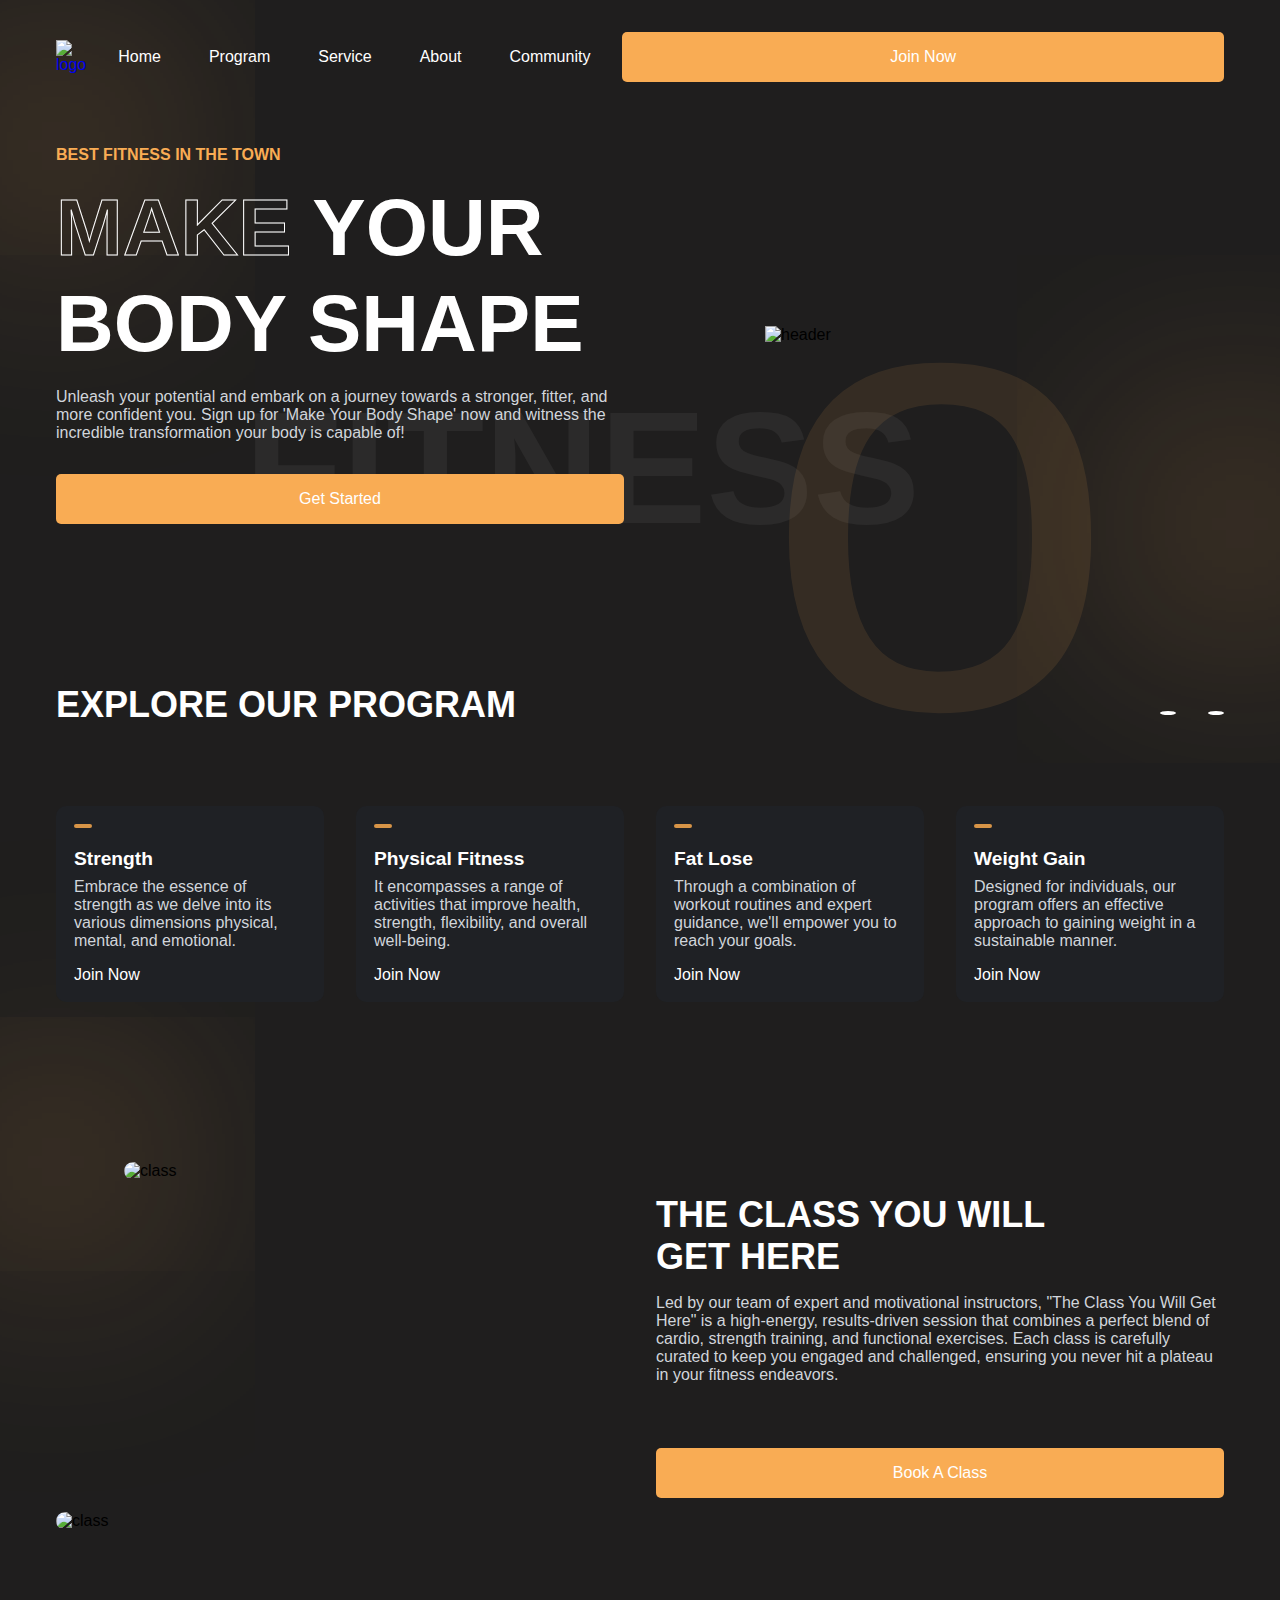
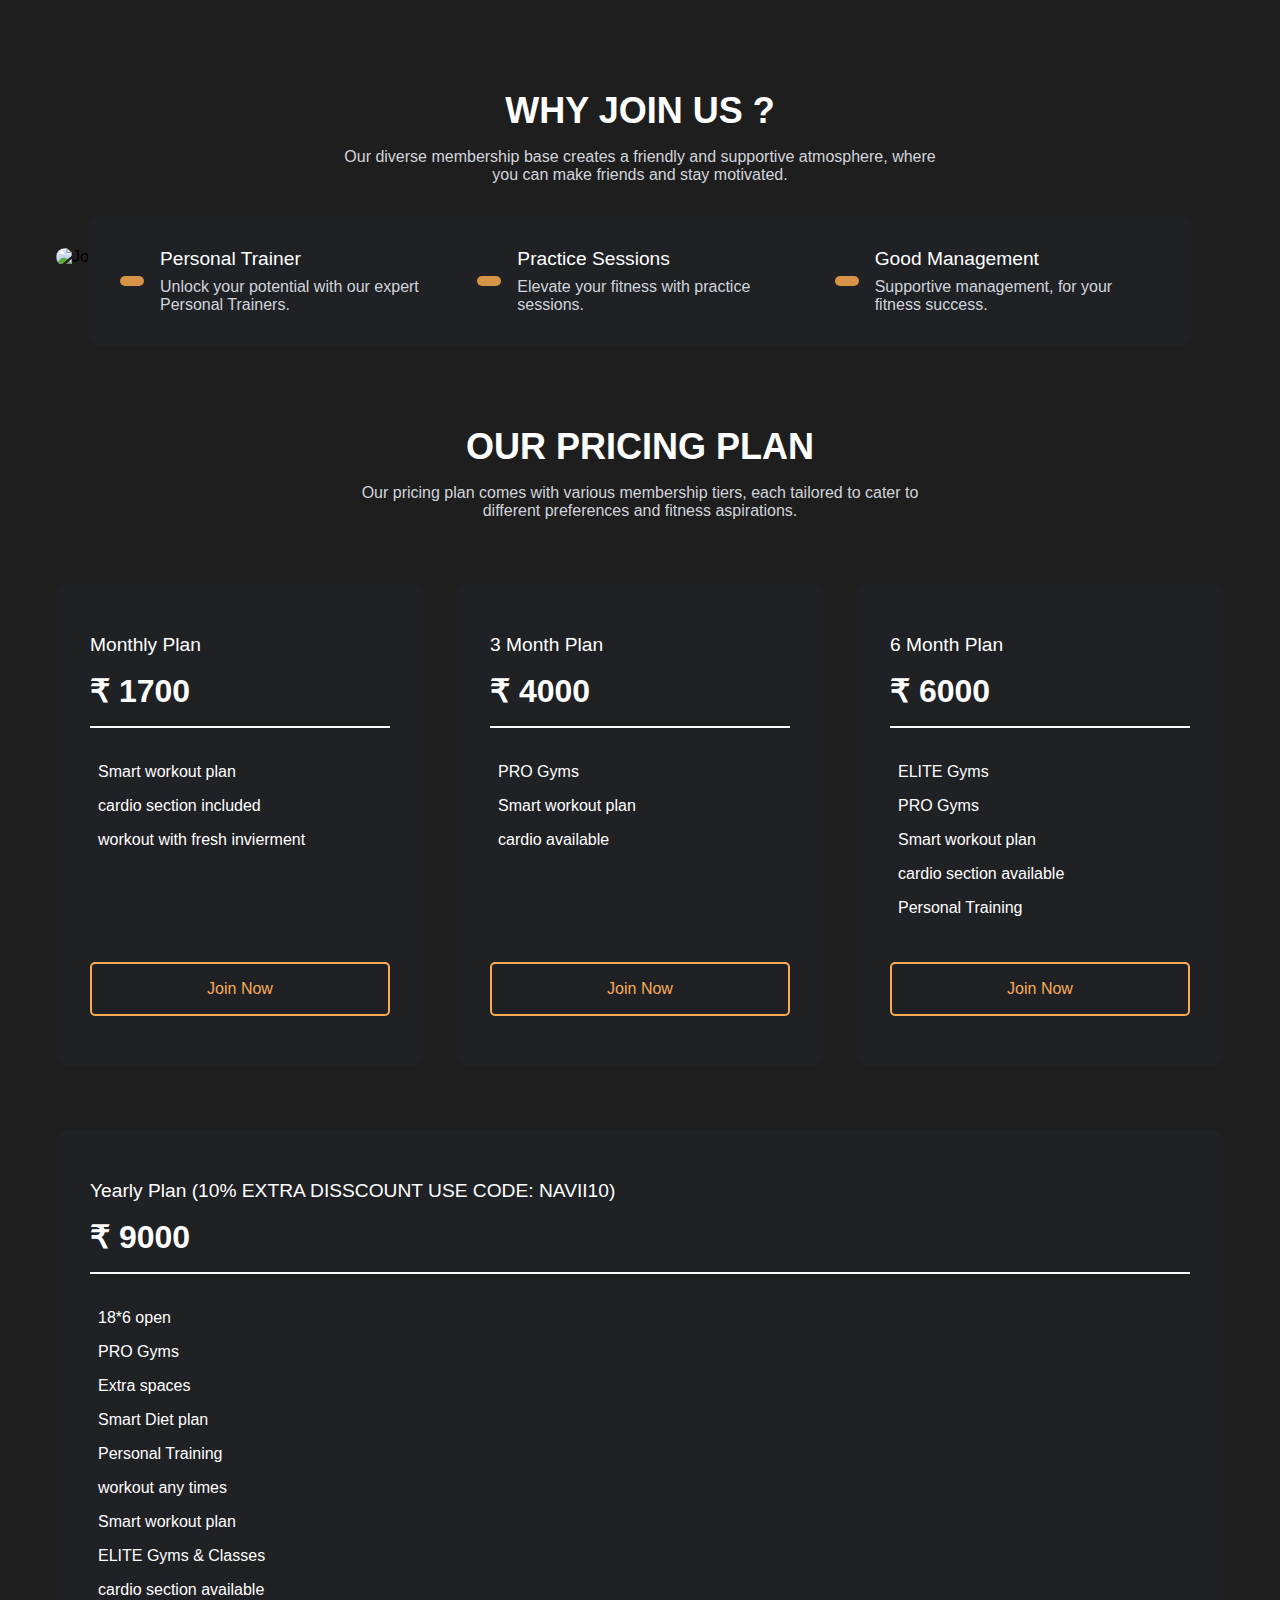
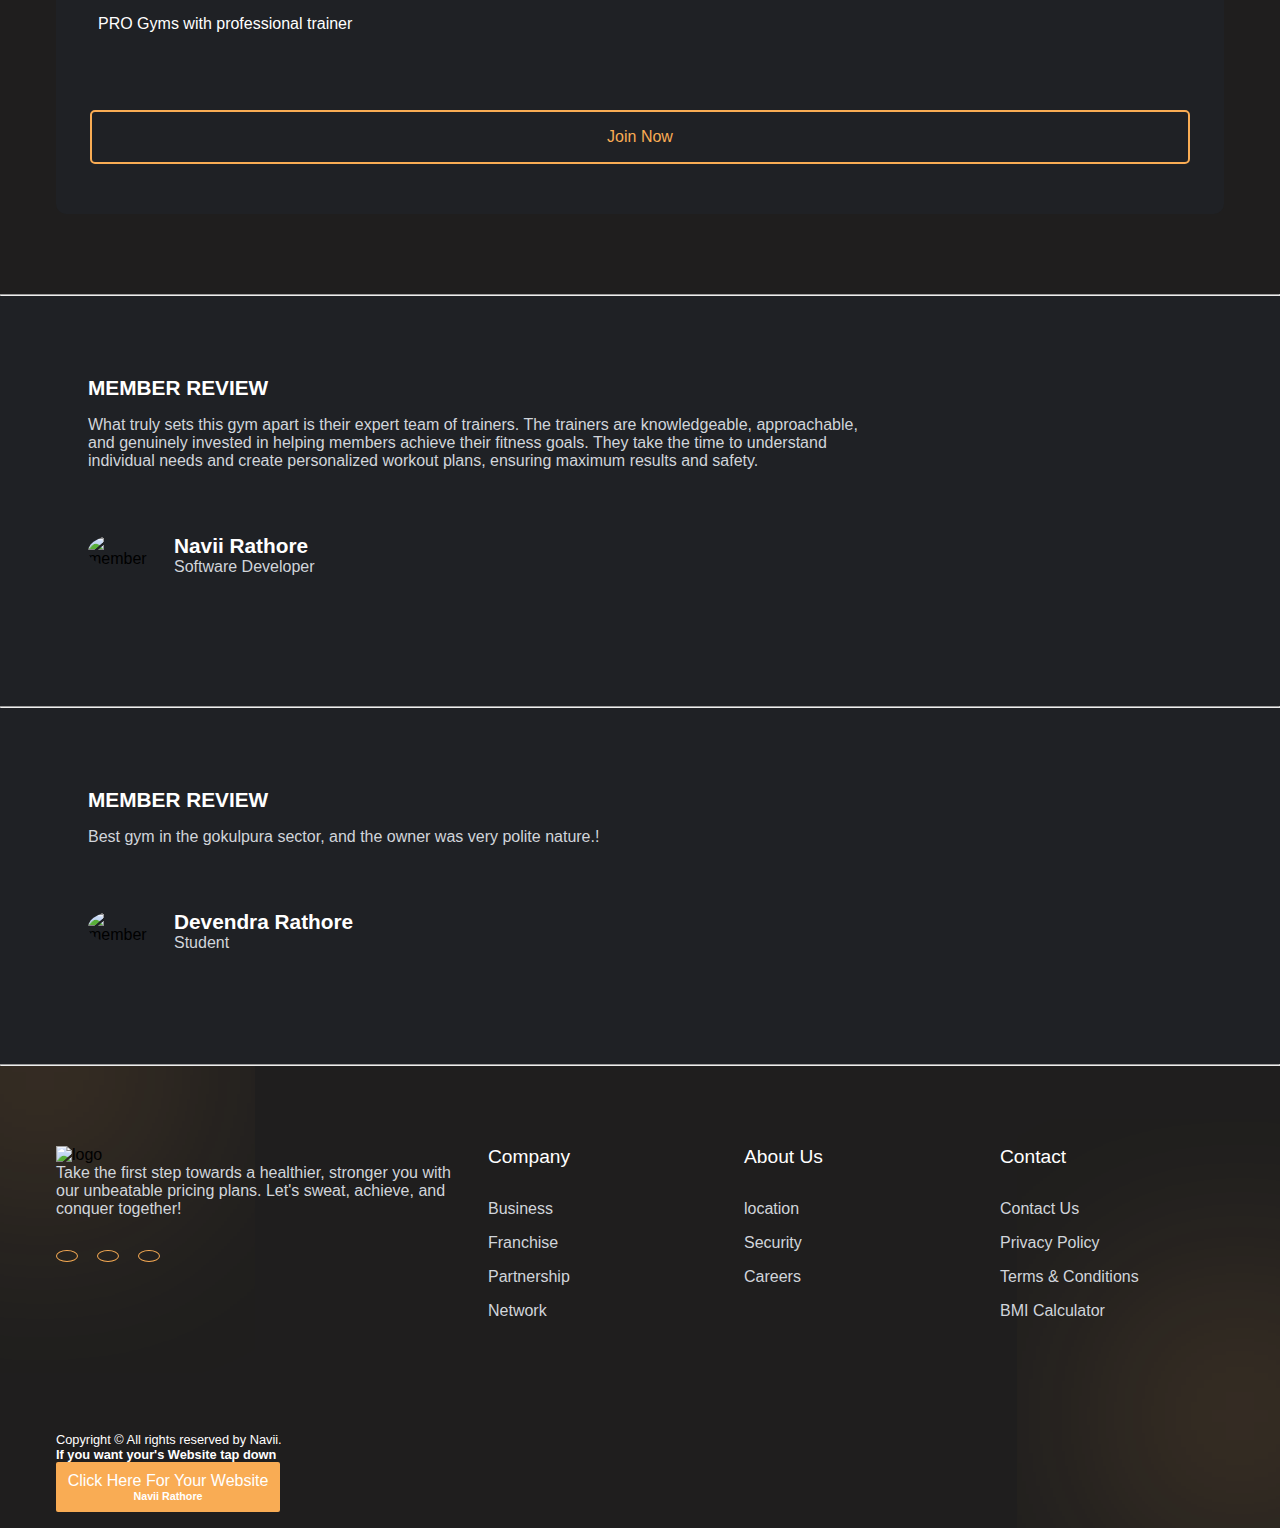
==== index.html @ 58ddb11b "Add files via upload" ====
<!DOCTYPE html>
<html lang="en">
  <head>
    <meta charset="UTF-8" />
    <meta name="viewport" content="width=device-width, initial-scale=1.0" />
    <link
      href="https://cdn.jsdelivr.net/npm/remixicon@3.4.0/fonts/remixicon.css"
      rel="stylesheet"
    />
    <link rel="stylesheet" href="styles.css" />
    <title>Jeevan Shree GYM</title>
  </head>
  <body>
    <nav>
      <div class="nav__logo">
        <a href="#"><img src="assets/logo22.png" alt="logo" /></a>
      </div>
      <ul class="nav__links">
        <li class="link"><a href="#se">Home</a></li>
        <li class="link"><a href="#section2">Program</a></li>
        <li class="link"><a href="#section5">Service</a></li>
        <li class="link"><a href="#section4">About</a></li>
        <li class="link"><a href="#section6">Community</a></li>
      </ul>
      <button class="btn">Join Now</button>
    </nav>

    <header class="section__container header__container">
      <div class="header__content">
        <span class="bg__blur"></span>
        <span class="bg__blur header__blur"></span>
        <h4>BEST FITNESS IN THE TOWN</h4>
        <h1><span>MAKE</span> YOUR BODY SHAPE</h1>
        <p>
          Unleash your potential and embark on a journey towards a stronger,
          fitter, and more confident you. Sign up for 'Make Your Body Shape' now
          and witness the incredible transformation your body is capable of!
        </p>
       <a href="#section5"><button class="btn">Get Started</button></a> 
      </div>
      <div class="header__image">
        <img src="assets/header.png" alt="header" />
      </div>
    </header>

    <section class="section__container explore__container"  id="section2">
      <div class="explore__header">
        <h2 class="section__header">EXPLORE OUR PROGRAM</h2>
        <div class="explore__nav">
          <span><i class="ri-arrow-left-line"></i></span>
          <span><i class="ri-arrow-right-line"></i></span>
        </div>
      </div>
      <div class="explore__grid">
        <div class="explore__card">
          <span><i class="ri-boxing-fill"></i></span>
          <h4>Strength</h4>
          <p>
            Embrace the essence of strength as we delve into its various
            dimensions physical, mental, and emotional.
          </p>
          <a href="">Join Now <i class="ri-arrow-right-line"></i></a>
        </div>
        <div class="explore__card">
          <span><i class="ri-heart-pulse-fill"></i></span>
          <h4>Physical Fitness</h4>
          <p>
            It encompasses a range of activities that improve health, strength,
            flexibility, and overall well-being.
          </p>
          <a href="#">Join Now <i class="ri-arrow-right-line"></i></a>
        </div>
        <div class="explore__card">
          <span><i class="ri-run-line"></i></span>
          <h4>Fat Lose</h4>
          <p>
            Through a combination of workout routines and expert guidance, we'll
            empower you to reach your goals.
          </p>
          <a href="#">Join Now <i class="ri-arrow-right-line"></i></a>
        </div>
        <div class="explore__card">
          <span><i class="ri-shopping-basket-fill"></i></span>
          <h4>Weight Gain</h4>
          <p>
            Designed for individuals, our program offers an effective approach
            to gaining weight in a sustainable manner.
          </p>
          <a href="https://wa.me/919828715009?text=I%20want%20to%20join%20gym">Join Now <i class="ri-arrow-right-line"></i></a>
        </div>
      </div>
    </section>

    <section class="section__container class__container"  id="section3">
      <div class="class__image">
        <span class="bg__blur"></span>
        <img src="assets/class-1.jpg" alt="class" class="class__img-1" />
        <img src="assets/class-2.jpg" alt="class" class="class__img-2" />
      </div>
      <div class="class__content">
        <h2 class="section__header">THE CLASS YOU WILL GET HERE</h2>
        <p>
          Led by our team of expert and motivational instructors, "The Class You
          Will Get Here" is a high-energy, results-driven session that combines
          a perfect blend of cardio, strength training, and functional
          exercises. Each class is carefully curated to keep you engaged and
          challenged, ensuring you never hit a plateau in your fitness
          endeavors.
        </p>
       <a href="https://wa.me/919828715009?text=I%20want%20a%20demo%20Class"> <button class="btn">Book A Class</button></a>
      </div>
    </section>

    <section class="section__container join__container"  id="section4">
      <h2 class="section__header">WHY JOIN US ?</h2>
      <p class="section__subheader">
        Our diverse membership base creates a friendly and supportive
        atmosphere, where you can make friends and stay motivated.
      </p>
      <div class="join__image">
        <img src="assets/join.jpg" alt="Join" />
        <div class="join__grid">
          <div class="join__card">
            <span><i class="ri-user-star-fill"></i></span>
            <div class="join__card__content">
              <h4>Personal Trainer</h4>
              <p>Unlock your potential with our expert Personal Trainers.</p>
            </div>
          </div>
          <div class="join__card">
            <span><i class="ri-vidicon-fill"></i></span>
            <div class="join__card__content">
              <h4>Practice Sessions</h4>
              <p>Elevate your fitness with practice sessions.</p>
            </div>
          </div>
          <div class="join__card">
            <span><i class="ri-building-line"></i></span>
            <div class="join__card__content">
              <h4>Good Management</h4>
              <p>Supportive management, for your fitness success.</p>
            </div>
          </div>
        </div>
      </div>
    </section>

    <section class="section__container price__container"  id="section5">
      <h2 class="section__header">OUR PRICING PLAN</h2>
      <p class="section__subheader">
        Our pricing plan comes with various membership tiers, each tailored to
        cater to different preferences and fitness aspirations.
      </p>
      <div class="price__grid">
        <div class="price__card">
          <div class="price__card__content">
            <h4>Monthly Plan</h4>
            <h3>₹ 1700</h3>
            <p>
              <i class="ri-checkbox-circle-line"></i>
              Smart workout plan
            </p>
            <p>
              <i class="ri-checkbox-circle-line"></i>
              cardio section included
            </p>
            <p>
                <i class="ri-checkbox-circle-line"></i>
                workout with fresh invierment
              </p>
          </div>
         <a href="https://wa.me/919828715009?text=I%20want%20to%20join%20One%20month%20plan"><button class="btn price__btn">Join Now</button></a> 
        </div>
        <div class="price__card">
          <div class="price__card__content">
            <h4>3 Month Plan</h4>
            <h3>₹ 4000</h3>
            <p>
              <i class="ri-checkbox-circle-line"></i>
              PRO Gyms
            </p>
            <p>
              <i class="ri-checkbox-circle-line"></i>
              Smart workout plan
            </p>
            <p>
              <i class="ri-checkbox-circle-line"></i>
              cardio available
            </p>
          </div>
         <a href="https://wa.me/919828715009?text=I%20want%20to%20join%20Three%20month%20plan"> <button class="btn price__btn">Join Now</button></a>
        </div>
        <div class="price__card">
          <div class="price__card__content">
            <h4>6 Month Plan</h4>
            <h3>₹ 6000</h3>
            <p>
              <i class="ri-checkbox-circle-line"></i>
              ELITE Gyms 
            </p>
            <p>
              <i class="ri-checkbox-circle-line"></i>
              PRO Gyms
            </p>
            <p>
              <i class="ri-checkbox-circle-line"></i>
              Smart workout plan
            </p>
            <p>
              <i class="ri-checkbox-circle-line"></i>
              cardio section available
            </p>
            <p>
              <i class="ri-checkbox-circle-line"></i>
              Personal Training
            </p>
          </div>
          <a href="https://wa.me/919828715009?text=I%20want%20to%20join%20six%20month%20plan"><button class="btn price__btn">Join Now</button></a>
        </div>
      </div>
      <div class="price__card year">
        <div class="price__card__content">
          <h4>Yearly Plan  (10% EXTRA DISSCOUNT USE CODE: NAVII10)</h4>
          <h3>₹ 9000</h3>
          <p>
            <i class="ri-checkbox-circle-line"></i>
            18*6 open
          </p>
          <p>
            <i class="ri-checkbox-circle-line"></i>
            PRO Gyms
          </p>
          <p>
            <i class="ri-checkbox-circle-line"></i>
            Extra spaces
          </p>
          <p>
            <i class="ri-checkbox-circle-line"></i>
            Smart Diet plan
          </p>
         
          <p>
            <i class="ri-checkbox-circle-line"></i>
            Personal Training
            </p>
            <p>
                <i class="ri-checkbox-circle-line"></i>
                workout any times
              </p>
            <p>
                <i class="ri-checkbox-circle-line"></i>
                Smart workout plan
              </p>
              <p>
                <i class="ri-checkbox-circle-line"></i>
                ELITE Gyms & Classes
              </p>
              <p>
                <i class="ri-checkbox-circle-line"></i>
                cardio section available
              </p>
              <p>
                <i class="ri-checkbox-circle-line"></i>
                PRO Gyms with professional trainer
              </p>
        </div>
       <a href="https://wa.me/919828715009?text=I%20want%20to%20join%20yearly%20plan"><button class="btn price__btn">Join Now</button></a> 
      </div>
    </div>
    </section>

    <!--review-->
    <section><hr>
            <section class="review"  id="section6">
      <div class="section__container review__container">
        <span><i class="ri-double-quotes-r"></i></span>
        <div class="review__content">
          <h4>MEMBER REVIEW</h4>
          <p>
            What truly sets this gym apart is their expert team of trainers. The
            trainers are knowledgeable, approachable, and genuinely invested in
            helping members achieve their fitness goals. They take the time to
            understand individual needs and create personalized workout plans,
            ensuring maximum results and safety.
          </p>
          <div class="review__rating">
            <span><i class="ri-star-fill"></i></span>
            <span><i class="ri-star-fill"></i></span>
            <span><i class="ri-star-fill"></i></span>
            <span><i class="ri-star-fill"></i></span>
            <span><i class="ri-star-half-fill"></i></span>
          </div>
          <div class="review__footer">
            <div class="review__member">
              <img src="assets/scut.jpg" alt="member" />
              <div class="review__member__details">
                <h4>Navii Rathore</h4>
                <p>Software Developer</p>
              </div>
            </div>
          </div>
        </div>
      </div>
      <br><hr>
      <div class="section__container review__container">
        <span><i class="ri-double-quotes-r"></i></span>
        <div class="review__content">
          <h4>MEMBER REVIEW</h4>
          <p>
           Best gym in the gokulpura sector, and the owner was very polite nature.! 
          </p>
          <div class="review__rating">
            <span><i class="ri-star-fill"></i></span>
            <span><i class="ri-star-fill"></i></span>
            <span><i class="ri-star-fill"></i></span>
            <span><i class="ri-star-fill"></i></span>
            <span><i class="ri-star-half-fill"></i></span>
          </div>
          <div class="review__footer">
            <div class="review__member">
              <img src="assets/devendra.jpg" alt="member" id="rv"/>
              <div class="review__member__details">
                <h4>Devendra Rathore</h4>
                <p>Student</p>
              </div>
            </div>
          </div>
        </div>
      </div><hr>
    </section>
    </section>


    <footer class="section__container footer__container">
      <span class="bg__blur"></span>
      <span class="bg__blur footer__blur"></span>
      <div class="footer__col">
        <div class="footer__logo"><img src="assets/logo3.png" alt="logo" /></div>
        <p>
          Take the first step towards a healthier, stronger you with our
          unbeatable pricing plans. Let's sweat, achieve, and conquer together! <br>
        </p>
        <div class="footer__socials">
          <a href="https://www.facebook.com/suresh.choudhary.182940"><i class="ri-facebook-fill"></i></a>
          <a href="https://www.instagram.com/jeevan_shree_gym?utm_source=ig_web_button_share_sheet&igsh=ZDNlZDc0MzIxNw=="><i class="ri-instagram-line"></i></a>
          <a href="https://wa.me/9828715009"><i class="ri-message-fill"></i></a>
        </div>
      </div>
      <div class="footer__col">
        <h4>Company</h4>
        <a href="#">Business</a>
        <a href="https://maps.app.goo.gl/T5rfJ158FCZUpRst5">Franchise</a>
        <a href="#">Partnership</a>
        <a href="#">Network</a>
      </div>
      <div class="footer__col">
        <h4>About Us</h4>
        <a href="https://maps.app.goo.gl/T5rfJ158FCZUpRst5">location</a>
        <a href="#">Security</a>
        <a href="#">Careers</a>
      </div>
      <div class="footer__col">
        <h4>Contact</h4>
        <a href="https://wa.me/9828715009">Contact Us</a>
        <a href="privacy.html">Privacy Policy</a>
        <a href="term&condition.html">Terms & Conditions</a>
        <a href="bmi.html">BMI Calculator</a>
      </div>
    </footer>
    <div class="footer__bar">
      Copyright ©  All rights reserved by Navii. <br><h4>If you want your's Website tap down <a href="https://wa.me/8290865209"><button class="down1">Click Here For Your Website <br><h6> Navii Rathore</h6> </button></a></h4>
    </div>
  </body>
</html>
---- styles.css ----
@import url("https://fonts.googleapis.com/css2?family=Poppins:wght@400;500;600;700&display=swap");

:root {
  --primary-color: #111317;
  --primary-color-light: #1f2125;
  --primary-color-extra-light: #35373b;
  --secondary-color: #f9ac54;
  --secondary-color-dark: #d79447;
  --text-light: #d1d5db;
  --white: #ffffff;
  --max-width: 1200px;
}

* {
  padding: 0;
  margin: 0;
  box-sizing: border-box;
}

.section__container {
  max-width: var(--max-width);
  margin: auto;
  padding: 5rem 1rem;
}

.section__header {
  margin-bottom: 1rem;
  font-size: 2.25rem;
  font-weight: 600;
  text-align: center;
  color: var(--white);
}

.section__subheader {
  max-width: 600px;
  margin: auto;
  text-align: center;
  color: var(--text-light);
}

.btn {
  padding: 1rem 2rem;
  outline: none;
  border: none;
  font-size: 1rem;
  color: var(--white);
  background-color: var(--secondary-color);
  border-radius: 5px;
  cursor: pointer;
  transition: 0.3s;
}

.btn:hover {
  background-color: var(--secondary-color-dark);
}

img {
  width: 100%;
  display: flex;
}

a {
  text-decoration: none;
}

.bg__blur {
  position: absolute;
  box-shadow: 0 0 1000px 50px var(--secondary-color);
  z-index: -1;
}

body {
  font-family: "Poppins", sans-serif;
  background-color: var(--primary-color);
}

nav {
  max-width: var(--max-width);
  margin: auto;
  padding: 2rem 1rem;
  display: flex;
  align-items: center;
  justify-content: space-between;
  gap: 2rem;
}

.nav__logo {
  max-width: 120px;
}

.nav__links {
  list-style: none;
  display: flex;
  align-items: center;
  gap: 3rem;
}

.link a {
  position: relative;
  padding-bottom: 0.75rem;
  color: var(--white);
}

.link a::after {
  content: "";
  position: absolute;
  height: 2px;
  width: 0;
  left: 0;
  bottom: 0;
  background-color: var(--secondary-color);
  transition: 0.3s;
}

.link a:hover::after {
  width: 50%;
}

.header__container {
  position: relative;
  padding-top: 2rem;
  display: grid;
  grid-template-columns: repeat(2, 1fr);
  align-items: center;
  gap: 2rem;
}

.header__container::before {
  content: "FITNESS";
  position: absolute;
  bottom: 5rem;
  right: 20rem;
  font-size: 10rem;
  font-weight: 700;
  line-height: 7rem;
  color: var(--white);
  opacity: 0.05;
  z-index: -1;
}

.header__blur {
  bottom: 5rem;
  right: 0;
}

.header__content h4 {
  margin-bottom: 1rem;
  font-size: 1rem;
  font-weight: 600;
  color: var(--secondary-color);
}

.header__content h1 {
  margin-bottom: 1rem;
  font-size: 5rem;
  font-weight: 700;
  line-height: 6rem;
  color: var(--white);
}

.header__content h1 span {
  -webkit-text-fill-color: transparent;
  -webkit-text-stroke: 1px var(--white);
}

.header__content p {
  margin-bottom: 2rem;
  color: var(--text-light);
}

.header__image {
  position: relative;
}

.header__image::before {
  content: "o";
  position: absolute;
  top: 0;
  left: 50%;
  transform: translateX(-50%);
  font-size: 40rem;
  font-weight: 400;
  line-height: 20rem;
  color: var(--secondary-color);
  opacity: 0.1;
  z-index: -1;
}

.header__image img {
  max-width: 350px;
  margin: auto;
}

.explore__header {
  display: flex;
  align-items: center;
  justify-content: space-between;
  gap: 2rem;
}

.explore__nav {
  display: flex;
  align-items: center;
  gap: 2rem;
}

.explore__nav span {
  padding: 0 6px;
  font-size: 1.5rem;
  color: var(--white);
  border: 2px solid var(--white);
  border-radius: 100%;
  cursor: pointer;
  transition: 0.3s;
}

.explore__nav span:hover {
  color: var(--secondary-color);
  border-color: var(--secondary-color);
}

.explore__grid {
  margin-top: 4rem;
  display: grid;
  grid-template-columns: repeat(4, 1fr);
  gap: 2rem;
}

.explore__card {
  padding: 1rem;
  background-color: var(--primary-color-light);
  border: 2px solid transparent;
  border-radius: 10px;
  transition: 0.3s;
}

.explore__card:hover {
  background-color: var(--primary-color-extra-light);
  border-color: var(--secondary-color);
}

.explore__card span {
  display: inline-block;
  padding: 2px 9px;
  margin-bottom: 1rem;
  font-size: 1.75rem;
  color: var(--white);
  background-color: var(--secondary-color-dark);
  border-radius: 5px;
}

.explore__card h4 {
  margin-bottom: 0.5rem;
  font-size: 1.2rem;
  font-weight: 600;
  color: var(--white);
}

.explore__card p {
  margin-bottom: 1rem;
  color: var(--text-light);
}

.explore__card a {
  color: var(--white);
  transition: 0.3s;
}

.explore__card a:hover {
  color: var(--secondary-color);
}

.class__container {
  display: grid;
  grid-template-columns: repeat(2, 1fr);
  gap: 2rem;
}

.class__image {
  position: relative;
}

.class__image .class__img-1 {
  position: absolute;
  right: 0;
  top: 0;
  max-width: 500px;
  border-radius: 10px;
}

.class__image .class__img-2 {
  position: absolute;
  left: 0;
  bottom: 0;
  max-width: 300px;
  border-radius: 10px;
}

.class__content {
  padding: 2rem 0;
}

.class__content .section__header {
  text-align: left;
  max-width: 400px;
}

.class__content p {
  margin-bottom: 4rem;
  color: var(--text-light);
}

.join__image {
  margin-top: 4rem;
  position: relative;
}

.join__image img {
  border-radius: 10px;
}

.join__grid {
  position: absolute;
  bottom: -5rem;
  width: calc(100% - 4rem);
  padding: 2rem;
  margin: 0 2rem;
  display: flex;
  flex-wrap: wrap;
  gap: 2rem;
  background-color: var(--primary-color-light);
  border-radius: 10px;
}

.join__card {
  flex: 1 1 250px;
  display: flex;
  align-items: center;
  gap: 1rem;
}

.join__card span {
  padding: 5px 12px;
  font-size: 1.75rem;
  color: var(--white);
  background-color: var(--secondary-color-dark);
  border-radius: 5px;
}

.join__card h4 {
  margin-bottom: 0.5rem;
  font-size: 1.2rem;
  font-weight: 500;
  color: var(--white);
}

.join__card p {
  color: var(--text-light);
}

.price__grid, .year {
  margin-top: 4rem;
  display: grid;
  grid-template-columns: repeat(3, 1fr);
  gap: 2rem;
}

.price__card {
  padding: 3rem 2rem;
  display: flex;
  flex-direction: column;
  background-color: var(--primary-color-light);
  border: 2px solid transparent;
  border-radius: 10px;
  transition: 0.3s;
}

.price__card:hover {
  background-color: var(--primary-color-extra-light);
  border-color: var(--secondary-color);
}

.price__card__content {
  flex: 1;
  margin-bottom: 2rem;
}

.price__card h4 {
  margin-bottom: 1rem;
  font-size: 1.2rem;
  font-weight: 500;
  color: var(--white);
}

.price__card h3 {
  padding-bottom: 1rem;
  margin-bottom: 2rem;
  font-size: 2rem;
  font-weight: 600;
  color: var(--white);
  border-bottom: 2px solid var(--white);
}

.price__card p{
  margin-bottom: 0.75rem;
  color: var(--white);
}

.price__card p i {
  margin-right: 0.5rem;
  font-size: 1.2rem;
  color: var(--secondary-color);
}

.price__btn {
  color: var(--secondary-color);
  background-color: transparent;
  border: 2px solid var(--secondary-color);
}

.price__btn:hover {
  color: var(--white);
  background-color: var(--secondary-color);
}



.review {
  background-color: var(--primary-color-light);
}

.review__container {
  display: flex;
  gap: 2rem;
}

.review__container > span {
  font-size: 6rem;
  color: var(--secondary-color);
  opacity: 0.5;
}

.review__content {
  flex: 1;
}

.review__content h4 {
  margin-bottom: 1rem;
  font-size: 1.3rem;
  font-weight: 600;
  color: var(--white);
}

.review__content p {
  max-width: 800px;
  margin-bottom: 2rem;
  color: var(--text-light);
}

.review__rating span {
  font-size: 1.5rem;
  color: var(--secondary-color);
}

.review__footer {
  margin-top: 4rem;
  display: flex;
  align-items: center;
  justify-content: space-between;
  gap: 2rem;
}

.review__member {
  display: flex;
  align-items: flex-start;
  gap: 1rem;
}

.review__member img {
  max-width: 70px;
  border-radius: 100%;
}

.review__member__details h4 {
  margin-bottom: 0;
}

.review__nav {
  display: flex;
  align-items: center;
  gap: 2rem;
}

.review__nav span {
  font-size: 2rem;
  color: var(--secondary-color);
  cursor: pointer;
}

.footer__container {
  position: relative;
  display: grid;
  grid-template-columns: 400px repeat(3, 1fr);
  gap: 2rem;
}

.footer__blur {
  bottom: 0;
  right: 0;
}

.footer__logo {
  max-width: 130px;
  
}

.footer__col p {
  margin-bottom: 2rem;
  color: var(--text-light);
}

.footer__socials {
  display: flex;
  align-items: center;
  gap: 1.2rem;
}

.footer__socials a {
  padding: 5px 10px;
  font-size: 1.25rem;
  color: var(--secondary-color);
  border: 1px solid var(--secondary-color);
  border-radius: 100%;
  transition: 0.3s;
}

.footer__socials a:hover {
  color: var(--white);
  background-color: var(--secondary-color);
}

.footer__col h4 {
  margin-bottom: 2rem;
  font-size: 1.2rem;
  font-weight: 500;
  color: var(--white);
}

.footer__col > a {
  display: block;
  margin-bottom: 1rem;
  color: var(--text-light);
  transition: 0.3s;
}

.footer__col > a:hover {
  color: var(--secondary-color);
}

.footer__bar {
  max-width: var(--max-width);
  margin: auto;
  padding: 1rem;
  font-size: 0.8rem;
  color: var(--white);
}
.privacy {
    margin-bottom: 0.75rem;
    color: var(--white);
    text-align: center;
  }
.nav__logo2{
    margin: 1.5rem;
    height: 10rem;
    width: 18rem;
  display: block;
  margin-left: auto;
  margin-right: auto;
  text-align: center;
}
body {
  font-family: Arial, sans-serif;
  margin: 0;
  padding: 0;
  background-color: #1f1e1e;
}

.container {
  max-width: 400px;
  margin: 50px auto;
  padding: 20px;
  background-color: #303134;
  border-radius: 5px;
  box-shadow: 0 0 10px rgba(215, 117, 18, 0.752);
}

h2 {
  text-align: center;
  color:#d49712;
}

.form-group {
  margin-bottom: 20px;
  color: #d49712;
}

label {
  display: block;
  margin-bottom: 5px;
}

input[type="number"] {
  width: 100%;
  padding: 8px;
  font-size: 16px;
  border: 1px solid #e2ae10;
  border-radius: 4px;
  box-sizing: border-box;
}

button {
  width: 100%;
  padding: 10px;
  font-size: 18px;
  color: #fff;
  background-color: #d49712;
  border: none;
  border-radius: 4px;
  cursor: pointer;
  
}

button:hover {
  background-color: #d76c15;
}

#result {
  margin-top: 20px;
  font-size: 18px;
  color: #d49712;
}
.down1{
  color: var(--secondary-color);
  background-color: transparent;
  border: 1px solid var(--secondary-color);
  outline: none;
  border: none;
  font-size: 1rem;
  color: var(--white);
  background-color: var(--secondary-color);
  border-radius: 2px;
  cursor: pointer;
  transition: 0.3s;
  display: block;
  width: 14rem;
}










@media (width < 900px) {
  .nav__links {
    display: none;
  }

  .header__container {
    grid-template-columns: repeat(1, 1fr);
  }

  .header__image {
    grid-area: 1/1/2/2;
  }

  .explore__grid {
    grid-template-columns: repeat(2, 1fr);
    gap: 1rem;
  }

  .class__container {
    grid-template-columns: repeat(1, 1fr);
  }

  .class__image {
    min-height: 500px;
  }

  .price__grid {
    grid-template-columns: repeat(2, 1fr);
  }

  .review__container {
    gap: 2rem;
  }

  .footer__container {
    grid-template-columns: 1fr 200px;
  }
}

@media (width < 600px) {
  .explore__header {
    flex-direction: column;
  }

  .explore__grid {
    grid-template-columns: repeat(1, 1fr);
  }

  .join__container {
    margin-bottom: 15rem;
  }

  .join__grid {
    width: 100%;
    margin: 0;
    bottom: -20rem;
  }

  .price__grid {
    grid-template-columns: repeat(1, 1fr);
  }

  .review__container {
    flex-direction: column;
    gap: 0;
  }

  .review__footer {
    flex-direction: column;
  }

  .footer__container {
    grid-template-columns: 1fr 150px;
  }

  .footer__bar {
    text-align: center;
  }
  .down1{
    display: block;
    margin-left: 6rem;
    width: 14rem;
  }
}
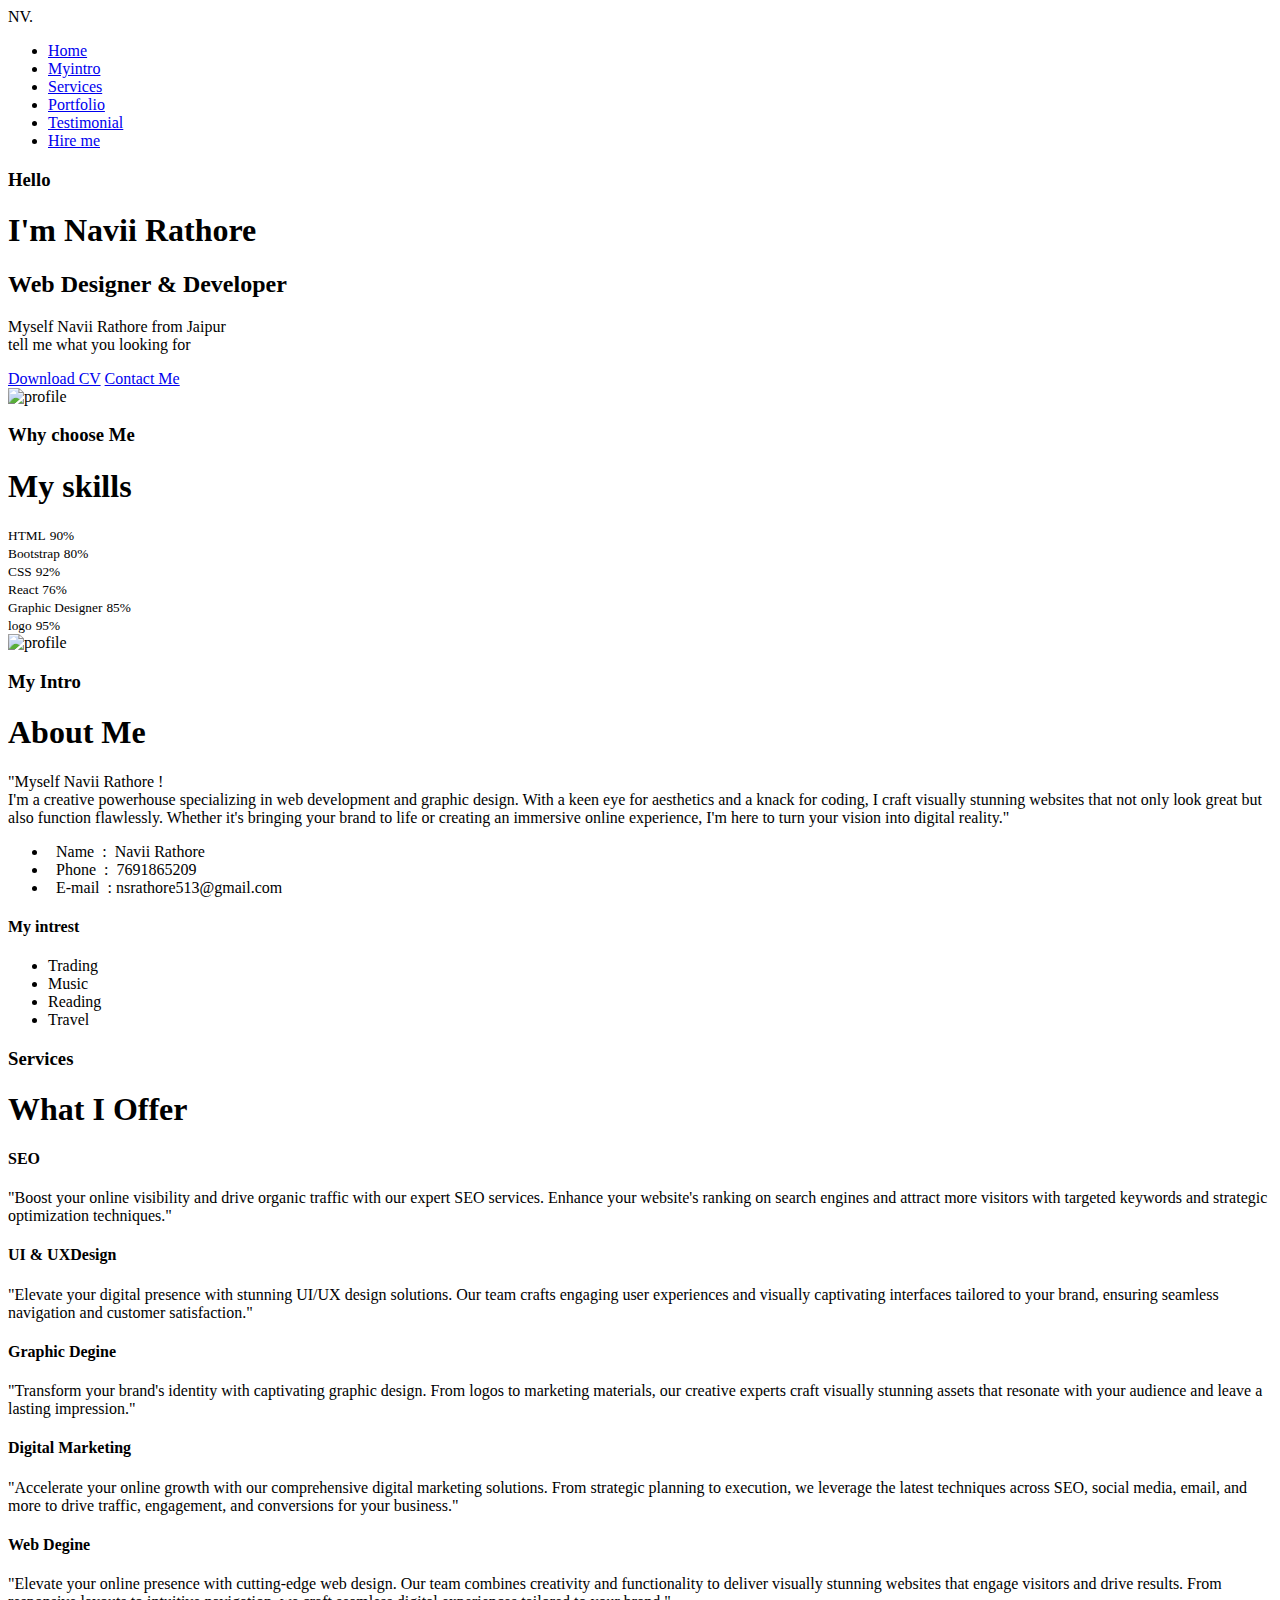
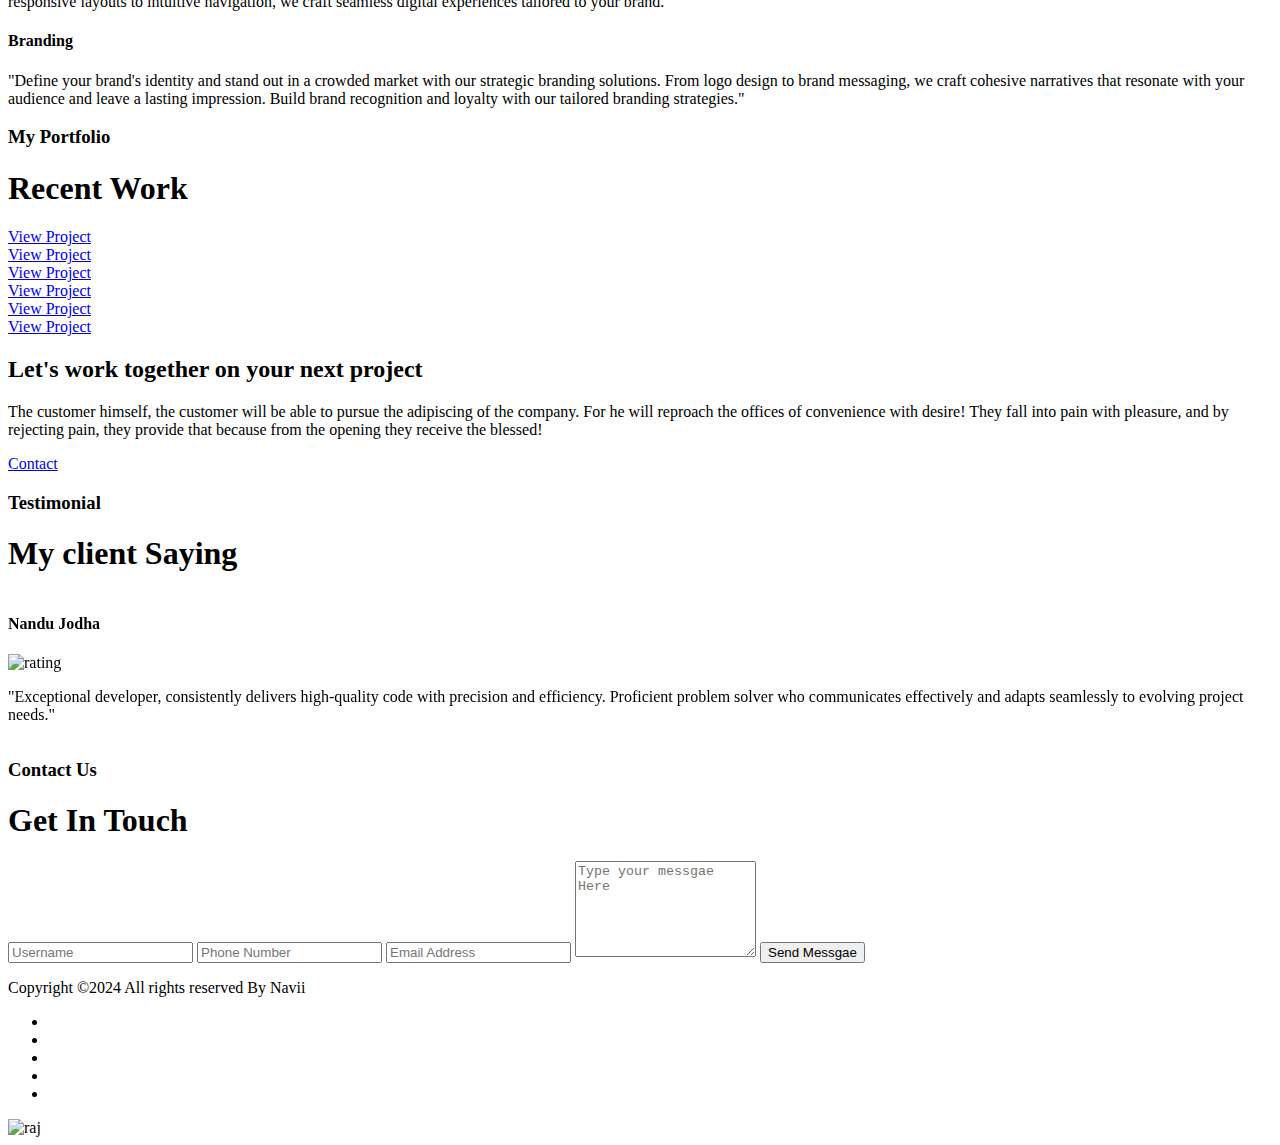
==== commit e3e2b0cc: "Update index.html" ====
--- a/index.html
+++ b/index.html
@@ -1,374 +1,363 @@
 <!DOCTYPE html>
 <html lang="en">
-  <head>
-    <meta charset="UTF-8" />
-    <meta name="viewport" content="width=device-width, initial-scale=1.0" />
+
+<head>
+    <meta charset="UTF-8">
+    <meta name="viewport" content="width=device-width, initial-scale=1.0">
+    <title>Navii Rathore</title>
     <link
-      href="https://cdn.jsdelivr.net/npm/remixicon@3.4.0/fonts/remixicon.css"
-      rel="stylesheet"
-    />
-    <link rel="stylesheet" href="styles.css" />
-    <title>Jeevan Shree GYM</title>
-  </head>
-  <body>
-    <nav>
-      <div class="nav__logo">
-        <a href="#"><img src="assets/logo22.png" alt="logo" /></a>
-      </div>
-      <ul class="nav__links">
-        <li class="link"><a href="#se">Home</a></li>
-        <li class="link"><a href="#section2">Program</a></li>
-        <li class="link"><a href="#section5">Service</a></li>
-        <li class="link"><a href="#section4">About</a></li>
-        <li class="link"><a href="#section6">Community</a></li>
-      </ul>
-      <button class="btn">Join Now</button>
-    </nav>
-
-    <header class="section__container header__container">
-      <div class="header__content">
-        <span class="bg__blur"></span>
-        <span class="bg__blur header__blur"></span>
-        <h4>BEST FITNESS IN THE TOWN</h4>
-        <h1><span>MAKE</span> YOUR BODY SHAPE</h1>
-        <p>
-          Unleash your potential and embark on a journey towards a stronger,
-          fitter, and more confident you. Sign up for 'Make Your Body Shape' now
-          and witness the incredible transformation your body is capable of!
-        </p>
-       <a href="#section5"><button class="btn">Get Started</button></a> 
-      </div>
-      <div class="header__image">
-        <img src="assets/header.png" alt="header" />
-      </div>
+  rel="stylesheet"
+  href="https://cdn.jsdelivr.net/npm/swiper@11/swiper-bundle.min.css"/>
+    <link rel="stylesheet" href="style.css">
+    <link rel="stylesheet" href="https://cdnjs.cloudflare.com/ajax/libs/font-awesome/6.5.2/css/all.min.css"
+        integrity="sha512-SnH5WK+bZxgPHs44uWIX+LLJAJ9/2PkPKZ5QiAj6Ta86w+fsb2TkcmfRyVX3pBnMFcV7oQPJkl9QevSCWr3W6A=="
+        crossorigin="anonymous" referrerpolicy="no-referrer" />
+        <script defer src="main.js"></script>
+</head>
+
+<body>
+    <!--navbar -->
+    <header class="bg-grey">
+        <nav class="navbar">
+            <div class="logo">NV.</div>
+            <ul class="navlist" id="navlist">
+                <li>
+                    <a href="#" class="active navlinks">Home</a>
+                </li>
+                <li>
+                    <a href="#section2" class="navlinks">Myintro</a>
+                </li>
+                <li>
+                    <a href="#section3" class="navlinks">Services</a>
+                </li>
+                <li>
+                    <a href="#section4" class="navlinks">Portfolio</a>
+                </li>
+                <li>
+                    <a href="#section5" class="navlinks">Testimonial</a>
+                </li>
+                <li>
+                    <a href="https://wa.me/917691865209" class="primary-btn" target="_blank">Hire me</a>
+                </li>
+            </ul>
+            <div class="hamburger" id="hamburger">
+                <i class="fa-solid fa-bars"></i>
+            </div>
+
+        </nav>
     </header>
 
-    <section class="section__container explore__container"  id="section2">
-      <div class="explore__header">
-        <h2 class="section__header">EXPLORE OUR PROGRAM</h2>
-        <div class="explore__nav">
-          <span><i class="ri-arrow-left-line"></i></span>
-          <span><i class="ri-arrow-right-line"></i></span>
-        </div>
-      </div>
-      <div class="explore__grid">
-        <div class="explore__card">
-          <span><i class="ri-boxing-fill"></i></span>
-          <h4>Strength</h4>
-          <p>
-            Embrace the essence of strength as we delve into its various
-            dimensions physical, mental, and emotional.
-          </p>
-          <a href="">Join Now <i class="ri-arrow-right-line"></i></a>
-        </div>
-        <div class="explore__card">
-          <span><i class="ri-heart-pulse-fill"></i></span>
-          <h4>Physical Fitness</h4>
-          <p>
-            It encompasses a range of activities that improve health, strength,
-            flexibility, and overall well-being.
-          </p>
-          <a href="#">Join Now <i class="ri-arrow-right-line"></i></a>
-        </div>
-        <div class="explore__card">
-          <span><i class="ri-run-line"></i></span>
-          <h4>Fat Lose</h4>
-          <p>
-            Through a combination of workout routines and expert guidance, we'll
-            empower you to reach your goals.
-          </p>
-          <a href="#">Join Now <i class="ri-arrow-right-line"></i></a>
-        </div>
-        <div class="explore__card">
-          <span><i class="ri-shopping-basket-fill"></i></span>
-          <h4>Weight Gain</h4>
-          <p>
-            Designed for individuals, our program offers an effective approach
-            to gaining weight in a sustainable manner.
-          </p>
-          <a href="https://wa.me/919828715009?text=I%20want%20to%20join%20gym">Join Now <i class="ri-arrow-right-line"></i></a>
-        </div>
-      </div>
-    </section>
-
-    <section class="section__container class__container"  id="section3">
-      <div class="class__image">
-        <span class="bg__blur"></span>
-        <img src="assets/class-1.jpg" alt="class" class="class__img-1" />
-        <img src="assets/class-2.jpg" alt="class" class="class__img-2" />
-      </div>
-      <div class="class__content">
-        <h2 class="section__header">THE CLASS YOU WILL GET HERE</h2>
-        <p>
-          Led by our team of expert and motivational instructors, "The Class You
-          Will Get Here" is a high-energy, results-driven session that combines
-          a perfect blend of cardio, strength training, and functional
-          exercises. Each class is carefully curated to keep you engaged and
-          challenged, ensuring you never hit a plateau in your fitness
-          endeavors.
-        </p>
-       <a href="https://wa.me/919828715009?text=I%20want%20a%20demo%20Class"> <button class="btn">Book A Class</button></a>
-      </div>
-    </section>
-
-    <section class="section__container join__container"  id="section4">
-      <h2 class="section__header">WHY JOIN US ?</h2>
-      <p class="section__subheader">
-        Our diverse membership base creates a friendly and supportive
-        atmosphere, where you can make friends and stay motivated.
-      </p>
-      <div class="join__image">
-        <img src="assets/join.jpg" alt="Join" />
-        <div class="join__grid">
-          <div class="join__card">
-            <span><i class="ri-user-star-fill"></i></span>
-            <div class="join__card__content">
-              <h4>Personal Trainer</h4>
-              <p>Unlock your potential with our expert Personal Trainers.</p>
-            </div>
-          </div>
-          <div class="join__card">
-            <span><i class="ri-vidicon-fill"></i></span>
-            <div class="join__card__content">
-              <h4>Practice Sessions</h4>
-              <p>Elevate your fitness with practice sessions.</p>
-            </div>
-          </div>
-          <div class="join__card">
-            <span><i class="ri-building-line"></i></span>
-            <div class="join__card__content">
-              <h4>Good Management</h4>
-              <p>Supportive management, for your fitness success.</p>
-            </div>
-          </div>
-        </div>
-      </div>
-    </section>
-
-    <section class="section__container price__container"  id="section5">
-      <h2 class="section__header">OUR PRICING PLAN</h2>
-      <p class="section__subheader">
-        Our pricing plan comes with various membership tiers, each tailored to
-        cater to different preferences and fitness aspirations.
-      </p>
-      <div class="price__grid">
-        <div class="price__card">
-          <div class="price__card__content">
-            <h4>Monthly Plan</h4>
-            <h3>₹ 1700</h3>
-            <p>
-              <i class="ri-checkbox-circle-line"></i>
-              Smart workout plan
-            </p>
-            <p>
-              <i class="ri-checkbox-circle-line"></i>
-              cardio section included
-            </p>
-            <p>
-                <i class="ri-checkbox-circle-line"></i>
-                workout with fresh invierment
-              </p>
-          </div>
-         <a href="https://wa.me/919828715009?text=I%20want%20to%20join%20One%20month%20plan"><button class="btn price__btn">Join Now</button></a> 
-        </div>
-        <div class="price__card">
-          <div class="price__card__content">
-            <h4>3 Month Plan</h4>
-            <h3>₹ 4000</h3>
-            <p>
-              <i class="ri-checkbox-circle-line"></i>
-              PRO Gyms
-            </p>
-            <p>
-              <i class="ri-checkbox-circle-line"></i>
-              Smart workout plan
-            </p>
-            <p>
-              <i class="ri-checkbox-circle-line"></i>
-              cardio available
-            </p>
-          </div>
-         <a href="https://wa.me/919828715009?text=I%20want%20to%20join%20Three%20month%20plan"> <button class="btn price__btn">Join Now</button></a>
-        </div>
-        <div class="price__card">
-          <div class="price__card__content">
-            <h4>6 Month Plan</h4>
-            <h3>₹ 6000</h3>
-            <p>
-              <i class="ri-checkbox-circle-line"></i>
-              ELITE Gyms 
-            </p>
-            <p>
-              <i class="ri-checkbox-circle-line"></i>
-              PRO Gyms
-            </p>
-            <p>
-              <i class="ri-checkbox-circle-line"></i>
-              Smart workout plan
-            </p>
-            <p>
-              <i class="ri-checkbox-circle-line"></i>
-              cardio section available
-            </p>
-            <p>
-              <i class="ri-checkbox-circle-line"></i>
-              Personal Training
-            </p>
-          </div>
-          <a href="https://wa.me/919828715009?text=I%20want%20to%20join%20six%20month%20plan"><button class="btn price__btn">Join Now</button></a>
-        </div>
-      </div>
-      <div class="price__card year">
-        <div class="price__card__content">
-          <h4>Yearly Plan  (10% EXTRA DISSCOUNT USE CODE: NAVII10)</h4>
-          <h3>₹ 9000</h3>
-          <p>
-            <i class="ri-checkbox-circle-line"></i>
-            18*6 open
-          </p>
-          <p>
-            <i class="ri-checkbox-circle-line"></i>
-            PRO Gyms
-          </p>
-          <p>
-            <i class="ri-checkbox-circle-line"></i>
-            Extra spaces
-          </p>
-          <p>
-            <i class="ri-checkbox-circle-line"></i>
-            Smart Diet plan
-          </p>
-         
-          <p>
-            <i class="ri-checkbox-circle-line"></i>
-            Personal Training
-            </p>
-            <p>
-                <i class="ri-checkbox-circle-line"></i>
-                workout any times
-              </p>
-            <p>
-                <i class="ri-checkbox-circle-line"></i>
-                Smart workout plan
-              </p>
-              <p>
-                <i class="ri-checkbox-circle-line"></i>
-                ELITE Gyms & Classes
-              </p>
-              <p>
-                <i class="ri-checkbox-circle-line"></i>
-                cardio section available
-              </p>
-              <p>
-                <i class="ri-checkbox-circle-line"></i>
-                PRO Gyms with professional trainer
-              </p>
-        </div>
-       <a href="https://wa.me/919828715009?text=I%20want%20to%20join%20yearly%20plan"><button class="btn price__btn">Join Now</button></a> 
-      </div>
-    </div>
-    </section>
-
-    <!--review-->
-    <section><hr>
-            <section class="review"  id="section6">
-      <div class="section__container review__container">
-        <span><i class="ri-double-quotes-r"></i></span>
-        <div class="review__content">
-          <h4>MEMBER REVIEW</h4>
-          <p>
-            What truly sets this gym apart is their expert team of trainers. The
-            trainers are knowledgeable, approachable, and genuinely invested in
-            helping members achieve their fitness goals. They take the time to
-            understand individual needs and create personalized workout plans,
-            ensuring maximum results and safety.
-          </p>
-          <div class="review__rating">
-            <span><i class="ri-star-fill"></i></span>
-            <span><i class="ri-star-fill"></i></span>
-            <span><i class="ri-star-fill"></i></span>
-            <span><i class="ri-star-fill"></i></span>
-            <span><i class="ri-star-half-fill"></i></span>
-          </div>
-          <div class="review__footer">
-            <div class="review__member">
-              <img src="assets/scut.jpg" alt="member" />
-              <div class="review__member__details">
-                <h4>Navii Rathore</h4>
-                <p>Software Developer</p>
-              </div>
-            </div>
-          </div>
-        </div>
-      </div>
-      <br><hr>
-      <div class="section__container review__container">
-        <span><i class="ri-double-quotes-r"></i></span>
-        <div class="review__content">
-          <h4>MEMBER REVIEW</h4>
-          <p>
-           Best gym in the gokulpura sector, and the owner was very polite nature.! 
-          </p>
-          <div class="review__rating">
-            <span><i class="ri-star-fill"></i></span>
-            <span><i class="ri-star-fill"></i></span>
-            <span><i class="ri-star-fill"></i></span>
-            <span><i class="ri-star-fill"></i></span>
-            <span><i class="ri-star-half-fill"></i></span>
-          </div>
-          <div class="review__footer">
-            <div class="review__member">
-              <img src="assets/devendra.jpg" alt="member" id="rv"/>
-              <div class="review__member__details">
-                <h4>Devendra Rathore</h4>
-                <p>Student</p>
-              </div>
-            </div>
-          </div>
-        </div>
-      </div><hr>
-    </section>
-    </section>
-
-
-    <footer class="section__container footer__container">
-      <span class="bg__blur"></span>
-      <span class="bg__blur footer__blur"></span>
-      <div class="footer__col">
-        <div class="footer__logo"><img src="assets/logo3.png" alt="logo" /></div>
-        <p>
-          Take the first step towards a healthier, stronger you with our
-          unbeatable pricing plans. Let's sweat, achieve, and conquer together! <br>
-        </p>
-        <div class="footer__socials">
-          <a href="https://www.facebook.com/suresh.choudhary.182940"><i class="ri-facebook-fill"></i></a>
-          <a href="https://www.instagram.com/jeevan_shree_gym?utm_source=ig_web_button_share_sheet&igsh=ZDNlZDc0MzIxNw=="><i class="ri-instagram-line"></i></a>
-          <a href="https://wa.me/9828715009"><i class="ri-message-fill"></i></a>
-        </div>
-      </div>
-      <div class="footer__col">
-        <h4>Company</h4>
-        <a href="#">Business</a>
-        <a href="https://maps.app.goo.gl/T5rfJ158FCZUpRst5">Franchise</a>
-        <a href="#">Partnership</a>
-        <a href="#">Network</a>
-      </div>
-      <div class="footer__col">
-        <h4>About Us</h4>
-        <a href="https://maps.app.goo.gl/T5rfJ158FCZUpRst5">location</a>
-        <a href="#">Security</a>
-        <a href="#">Careers</a>
-      </div>
-      <div class="footer__col">
-        <h4>Contact</h4>
-        <a href="https://wa.me/9828715009">Contact Us</a>
-        <a href="privacy.html">Privacy Policy</a>
-        <a href="term&condition.html">Terms & Conditions</a>
-        <a href="bmi.html">BMI Calculator</a>
-      </div>
-    </footer>
-    <div class="footer__bar">
-      Copyright ©  All rights reserved by Navii. <br><h4>If you want your's Website tap down <a href="https://wa.me/8290865209"><button class="down1">Click Here For Your Website <br><h6> Navii Rathore</h6> </button></a></h4>
-    </div>
-  </body>
-</html>+    <main>
+        <!---hero section--->
+        <section class="hero-section bg-grey">
+            <div class="container">
+                <div class="row-container">
+                    <div class="content">
+                        <h3>Hello</h3>
+                        <h1>I'm Navii Rathore</h1>
+                        <h2>Web Designer & Developer</h2>
+                        <p>Myself Navii Rathore from Jaipur <br>tell me what you looking for</p>
+                        <div class="actions">
+                            <a href="assets/IMG_3629.pdf" class="primary-btn" download>Download CV</a>
+                            <a href="https://wa.me/917691865209" class="primary-btn" data-type="inverted-btn" target="_blank">Contact Me</a>
+                        </div>
+                    </div>
+                    <div class="image-container">
+                        <img src="assets/scut-removebg-preview.png" alt="profile">
+
+                    </div>
+                </div>
+            </div>
+        </section>
+
+
+        <!--skills section-->
+        <section class="section bg-light-pink">
+            <div class="container">
+                <div class="column-container">
+                    <div class="content">
+                        <h3>Why choose Me</h3>
+                        <h1>My skills  </h1>
+                    </div>
+                    <div class="skill-container">
+                        <div class="skill-bar-container">
+                            <div class="info">
+                                <small>HTML</small>
+                                <SMALL>90%</SMALL>
+                            </div>
+                            <div class="skill-level">
+                                <div class="skill-bar html"> </div>
+                            </div>
+                        </div>
+                        <div class="skill-bar-container">
+                            <div class="info">
+                                <small>Bootstrap</small>
+                                <SMALL>80%</SMALL>
+                            </div>
+                            <div class="skill-level">
+                                <div class="skill-bar bootstrap"> </div>
+                            </div>
+                        </div>
+                        <div class="skill-bar-container">
+                            <div class="info">
+                                <small>CSS</small>
+                                <SMALL>92%</SMALL>
+                            </div>
+                            <div class="skill-level">
+                                <div class="skill-bar css"> </div>
+                            </div>
+                        </div>
+                        <div class="skill-bar-container">
+                            <div class="info">
+                                <small>React</small>
+                                <SMALL>76%</SMALL>
+                            </div>
+                            <div class="skill-level">
+                                <div class="skill-bar React"> </div>
+                            </div>
+                        </div>
+                        <div class="skill-bar-container">
+                            <div class="info">
+                                <small>Graphic Designer</small>
+                                <SMALL>85%</SMALL>
+                            </div>
+                            <div class="skill-level">
+                                <div class="skill-bar graphic"> </div>
+                            </div>
+                        </div>
+                        <div class="skill-bar-container">
+                            <div class="info ">
+                                <small>logo</small>
+                                <SMALL>95%</SMALL>
+                            </div>
+                            <div class="skill-level">
+                                <div class="skill-bar logo2"> </div>
+                            </div>
+                        </div>
+
+                    </div>
+                </div>
+            </div>
+            </div>
+        </section>
+
+        <!--about me section-->
+        <section class="section bg-white" id="section2">
+            <div class="container">
+                <div class="row-container">
+                    <div class="image-container" data-type="inverted-img">
+                        <img src="assets/lep_hand-removebg-preview.png" alt="profile">
+                    </div>
+                    <div class="content">
+                        <h3>My Intro</h3>
+                        <h1>About Me</h1>
+                        <p>"Myself Navii Rathore ! <br> I'm a creative powerhouse specializing in web development and graphic design. With a keen eye for aesthetics and a knack for coding, I craft visually stunning websites that not only look great but also function flawlessly. Whether it's bringing your brand to life or creating an immersive online experience, I'm here to turn your vision into digital reality."</p>
+                        <ul class="information">
+                            <li class="detail">
+                                <i class="fa-solid fa-user fill-pink"> </i>
+                                &nbsp Name &nbsp:&nbsp Navii Rathore
+
+                            </li>
+                            <li class="detail">
+                                <i class="fa-solid fa-phone fill-pink"> </i>
+                                &nbsp Phone &nbsp:&nbsp 7691865209
+
+                            </li>
+                            <li class="detail">
+                                <i class="fa-solid fa-envelope fill-pink"> </i>
+                                &nbsp E-mail &nbsp: nsrathore513@gmail.com
+
+                            </li>
+                        </ul>
+                        <h4>My intrest</h4>
+                        <ul class="intrest">
+                            <li>
+                                <i class="fa-solid fa-laptop fill-pink"></i>Trading
+                            </li>
+                            <li>
+                                <i class="fa-solid fa-music fill-pink"></i>Music
+                            </li>
+                            <li>
+                                <i class="fa-solid fa-book-open fill-pink"></i>Reading
+                            </li>
+                            <li>
+                                <i class="fa-solid fa-map fill-pink"></i>Travel
+                            </li>
+                        </ul>
+                    </div>
+                </div>
+            </div>
+        </section>
+
+        <!--offer services section-->
+        <section class="section bg-grey" id="section3">
+            <div class="container">
+                <div class="column-container">
+                    <div class="content">
+                        <h3>Services</h3>
+                        <h1>What I Offer</h1>
+                    </div>
+                    <div class="grid-card-container">
+                        <div class="card">
+                            <i class="fa-solid fa-file fill-white" data-type="card-icons"></i>
+                            <h4>SEO</h4>
+                            <p class="para">"Boost your online visibility and drive organic traffic with our expert SEO services. Enhance your website's ranking on search engines and attract more visitors with targeted keywords and strategic optimization techniques."</p>
+                        </div>
+                        <div class="card">
+                            <i class="fa-solid fa-lightbulb fill-white" data-type="card-icons"></i>
+                            <h4>UI & UXDesign</h4>
+                            <p class="para">"Elevate your digital presence with stunning UI/UX design solutions. Our team crafts engaging user experiences and visually captivating interfaces tailored to your brand, ensuring seamless navigation and customer satisfaction."</p>
+                        </div>
+                        <div class="card">
+                            <i class="fa-solid fa-image fill-white" data-type="card-icons"></i>
+                            <h4>Graphic Degine</h4>
+                            <p class="para">"Transform your brand's identity with captivating graphic design. From logos to marketing materials, our creative experts craft visually stunning assets that resonate with your audience and leave a lasting impression."</p>
+                        </div>
+                        <div class="card">
+                            <i class="fa-solid fa-coins fill-white" data-type="card-icons"></i>
+                            <h4>Digital Marketing</h4>
+                            <p class="para">"Accelerate your online growth with our comprehensive digital marketing solutions. From strategic planning to execution, we leverage the latest techniques across SEO, social media, email, and more to drive traffic, engagement, and conversions for your business."</p>
+                        </div>
+                        <div class="card">
+                            <i class="fa-solid fa-desktop fill-white" data-type="card-icons"></i>
+                            <h4>Web Degine</h4>
+                            <p class="para">"Elevate your online presence with cutting-edge web design. Our team combines creativity and functionality to deliver visually stunning websites that engage visitors and drive results. From responsive layouts to intuitive navigation, we craft seamless digital experiences tailored to your brand."</p>
+                        </div>
+                        <div class="card">
+                            <i class="fa-solid fa-ribbon fill-white" data-type="card-icons"></i>
+                            <h4>Branding</h4>
+                            <p class="para">"Define your brand's identity and stand out in a crowded market with our strategic branding solutions. From logo design to brand messaging, we craft cohesive narratives that resonate with your audience and leave a lasting impression. Build brand recognition and loyalty with our tailored branding strategies."</p>
+                        </div>
+                    </div>
+                </div>
+            </div>
+        </section>
+
+
+        <!--portfolio section-->
+        <section class="section bg-white" id="section4">
+            <div class="container">
+<div class="column-container">
+    <div class="content">
+        <h3>My Portfolio</h3>
+        <h1>Recent Work</h1>
+    </div>
+    <div class="grid-card-container">
+        <div class="portfolio-card">
+            <a href="https://sites.google.com/view/naviirathore/home" class="primary-btn demo" target="_blank">View Project</a>
+        </div>
+        <div class="portfolio-card">
+            <a href="http://swagzone.online" class="primary-btn demo" target="_blank">View Project</a>
+        </div>
+        <div class="portfolio-card">
+            <a href="https://naviilo.github.io/naviilov/" class="primary-btn demo" target="_blank">View Project</a>
+        </div>
+        <div class="portfolio-card">
+            <a href="https://gostore.app/jagstore/home" class="primary-btn demo" target="_blank" target="_blank">View Project</a>
+        </div>
+        <div class="portfolio-card">
+            <a href="https://maps.app.goo.gl/T5rfJ158FCZUpRst5" class="primary-btn demo" target="_blank">View Project</a>
+        </div>
+        <div class="portfolio-card">
+            <a href="#" class="primary-btn demo">View Project</a>
+        </div>
+    </div>
+</div>
+            </div>
+             </section>
+
+             <!--Work together section-->
+             <section class="project-section bg-pink">
+                <div class="container">
+                    <div class="project-content">
+                        <h2 class="fill-white">Let's work together on your next project </h2>
+                        <p class="fill-light-pink para">The customer himself, the customer will be able to pursue the adipiscing of the company. For he will reproach the offices of convenience with desire! They fall into pain with pleasure, and by rejecting pain, they provide that because from the opening they receive the blessed!</p>
+                        <a href="https://wa.me/917691865209" class="primary-btn" data-type="white-btn" target="_blank">Contact</a>
+                    </div>
+                </div>
+             </section>
+
+             <!--Testimonial section-->
+             <section class="section bg-grey" id="section5">
+                <div class="container">
+                    <div class="column-container">
+                        <div class="content">
+                            <h3>Testimonial</h3>
+                            <h1>My client Saying</h1>
+                        </div>
+                        <!-- Swiper -->
+  <div class="swiper mySwiper">
+    <div class="swiper-wrapper">
+      <div class="swiper-slide"><div class="profile-container"></div><h4>Nandu Jodha</h4><img src="assets/star-removebg-preview.png" alt="rating"><p>"Exceptional developer, consistently delivers high-quality code with precision and efficiency. Proficient problem solver who communicates effectively and adapts seamlessly to evolving project needs."</p></div>
+      <div class="swiper-slide"><div class="profile-container-1"></div><h4>Devendra Singh</h4><img src="assets/star-removebg-preview.png" alt="rating"><p class="para">"Outstanding web developer! Demonstrates exceptional skills in coding and design. Delivers projects on time with attention to detail. Highly responsive and a pleasure to work with. Would definitely hire again!"</p></div>
+      <div class="swiper-slide"><div class="profile-container-2"></div><h4>Lalit Sharma</h4><img src="assets/star-removebg-preview.png" alt="rating"><p class="para">"Incredible graphic designer! Transformed our vision into stunning visuals with remarkable attention to detail. Professional, efficient, and a pleasure to work with. Exceeded all expectations – would definitely hire again!"</p></div>
+      <div class="swiper-slide"><div class="profile-container-3"></div><h4>Opendra Singh</h4><img src="assets/star-removebg-preview.png" alt="rating"><p class="para">"Best logo designer! Transformed our vision into a captivating brand identity. Exceptional creativity and attention to detail. Delivered ahead of schedule and exceeded expectations. Highly recommend for any branding needs!"</p></div>
+      <div class="swiper-slide"><div class="profile-container-4"></div><h4>Lokendra Banna</h4><img src="assets/star-removebg-preview.png" alt="rating"><p class="para">"Outstanding digital marketing service! Their strategic approach increased our online visibility and drove significant traffic to our website. Excellent communication and results-driven focus. Highly recommend for anyone seeking to elevate their online presence."</p></div>
+      <div class="swiper-slide"><div class="profile-container-5"></div><h4>Suresh Rathore</h4><img src="assets/star-removebg-preview.png" alt="rating"><p class="para">"Great branding work! Their creative vision and strategic approach elevated our brand to new heights. Exceptional attention to detail and a seamless process from start to finish. Highly recommend for anyone looking to make a lasting impression."</p></div>
+      <div class="swiper-slide"><div class="profile-container-6"></div><h4>Manjeet Banna</h4><img src="assets/star-removebg-preview.png" alt="rating"><p class="para">"Amazing UI/UX design! The interface is visually stunning and incredibly intuitive to navigate. It's evident that attention to detail was paramount in its creation. A seamless and delightful user experience from start to finish."</p></div>
+      <div class="swiper-slide"><div class="profile-container-7"></div><h4>Avinash Cha.</h4><img src="assets/star-removebg-preview.png" alt="rating"><p class="para">"Highend app developer! Exceptional expertise, prompt delivery, and seamless communication. Produced a top-notch app that exceeded all expectations. Highly recommend for any app project!"</p></div>
+      <div class="swiper-slide"><div class="profile-container-8"></div><h4>Navii Rathore</h4><img src="assets/star-removebg-preview.png" alt="rating"><p class="para">"This is my self review for my best performence and great work ,thank you for your valuable time."</p></div>
+    </div>
+    <div class="swiper-pagination"></div>
+  </div>
+                    </div>
+                </div>
+             </section>
+
+             <!--contact us section-->
+             <section class="section bg-white">
+                <div class="container">
+                    <div class="column-container">
+                        <div class="content">
+                            <h3>Contact Us</h3>
+                            <h1>Get In Touch</h1>
+                        </div>
+                        <form action="#" method="POST" class="form">
+                            <input type="text" placeholder="Username" required>
+                            <input type="text" placeholder="Phone Number" required>
+                            <input type="email" placeholder="Email Address" required>
+                            <textarea placeholder="Type your messgae Here" rows="6" required></textarea>
+                            <input type="submit" value="Send Messgae" class="primary-btn">
+                        </form>
+                    </div>
+                </div>
+             </section>
+
+
+    </main>
+
+
+    <!--Footer section-->
+
+<footer  class="footer-section bg-black">
+    <div class="container">
+ <p class="para fill-white" id="12">Copyright &copy;2024  All rights reserved By Navii</p>
+    </div>
+    <div>
+
+    </div>
+    <div class="social-icon">
+        <ul >
+            <li><a href="https://www.facebook.com/Navii.rathore.7773" target="_blank"> <i class="fa-brands fa-facebook"></i></a></li>
+            <li><a href="https://www.instagram.com/_._nsrathore_7773_._?igsh=NG5sMDFhOHdlcGJh" target="_blank"><i class="fa-brands fa-instagram "> </i></a></li>
+            <li><a href="http://www.youtube.com/@Navii_Fx_World?sub_confirmation=1" target="_blank"> <i class="fa-brands fa-youtube"></i></a></li>
+            <li><a href="https://www.snapchat.com/add/nsrathore_7773?share_id=AD78c7FtRKS8wdrq_Cp-VQ&locale=en_IN" target="_blank"> <i class="fa-brands fa-square-snapchat"></i></a></li>
+            <li ><a href="https://github.com/navii7773/lovenavii.oi" target="_blank"> <i class="fa-brands fa-github">
+                </i></a></li>
+        </ul>
+
+    </div>
+    <div class="raj">
+        <img src="assets/rathore-removebg-preview.png" alt="raj">
+    </div>
+</footer>
+
+
+
+    <script src="https://cdn.jsdelivr.net/npm/swiper@11/swiper-bundle.min.js"></script>
+    <script src="https://kit.fontawesome.com/66f63bec0b.js" crossorigin="anonymous"></script>
+</body>
+
+</html>
+
+<!--the end-->
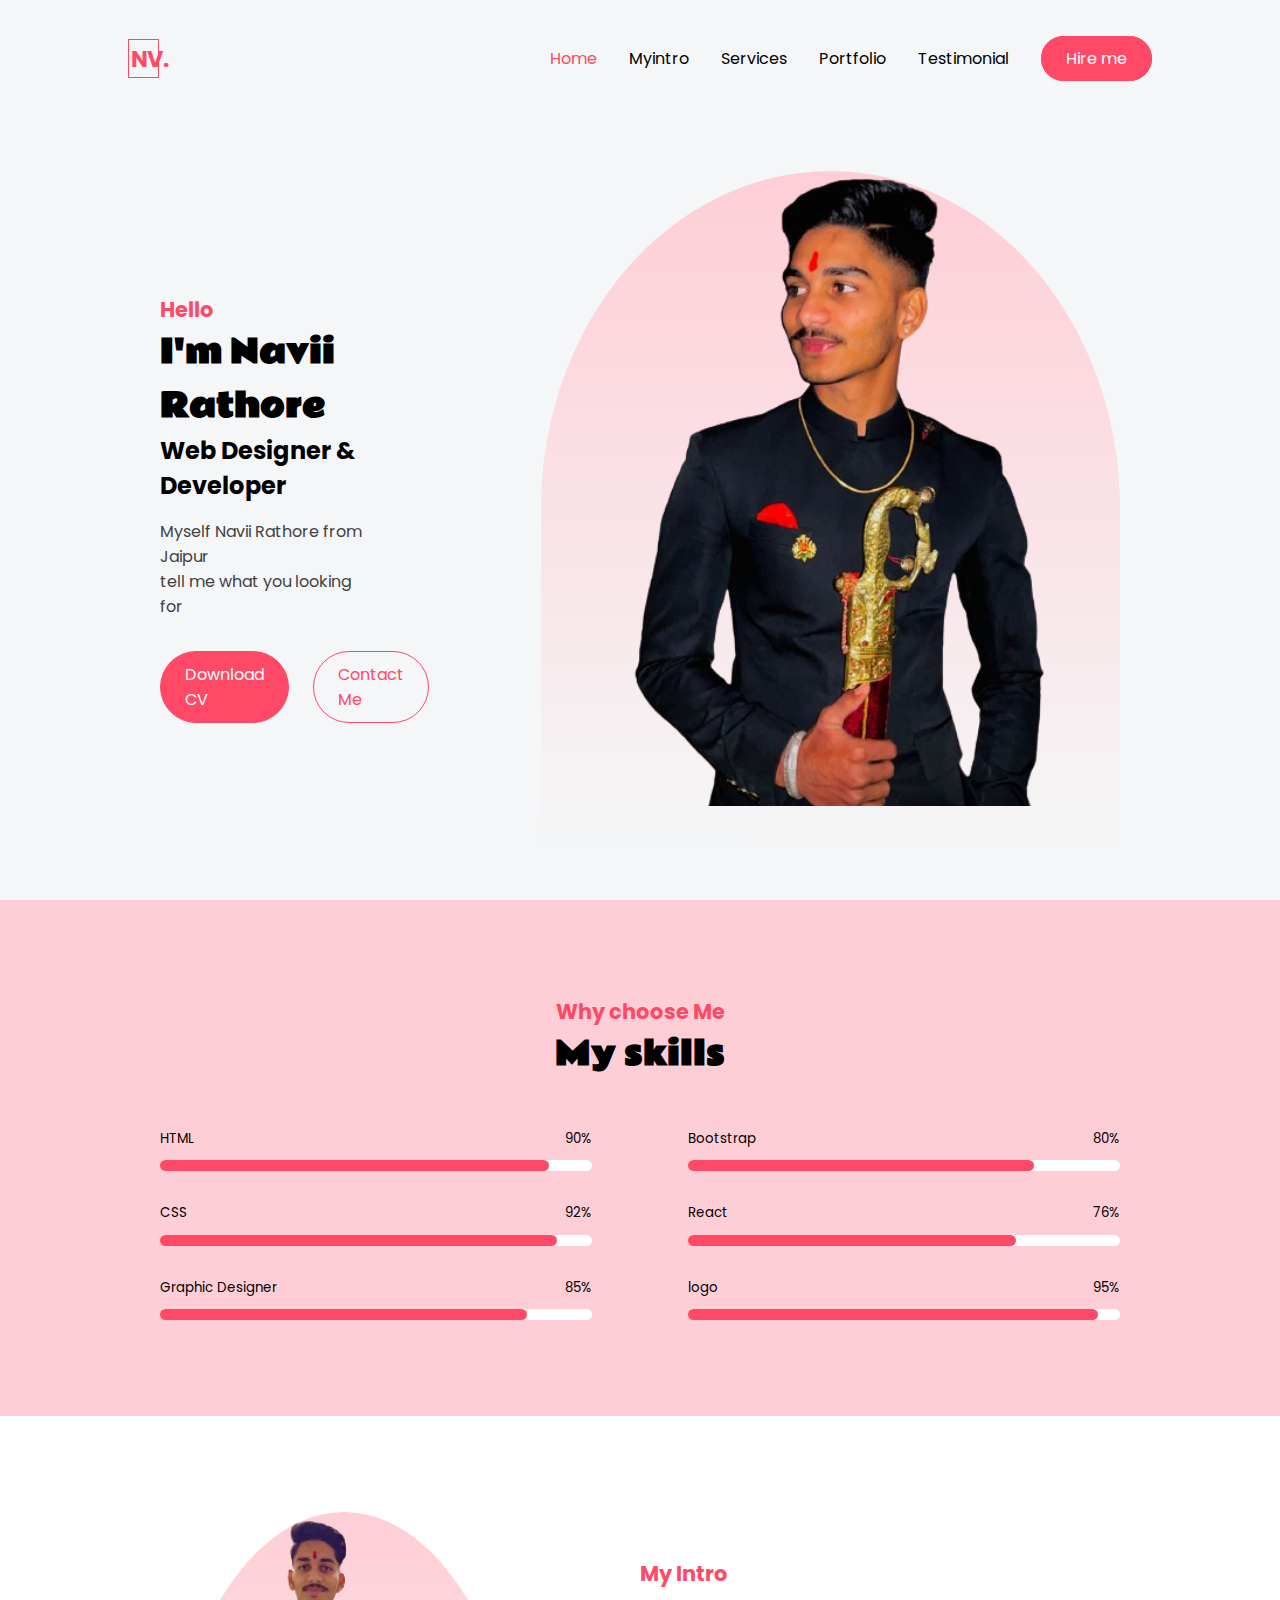
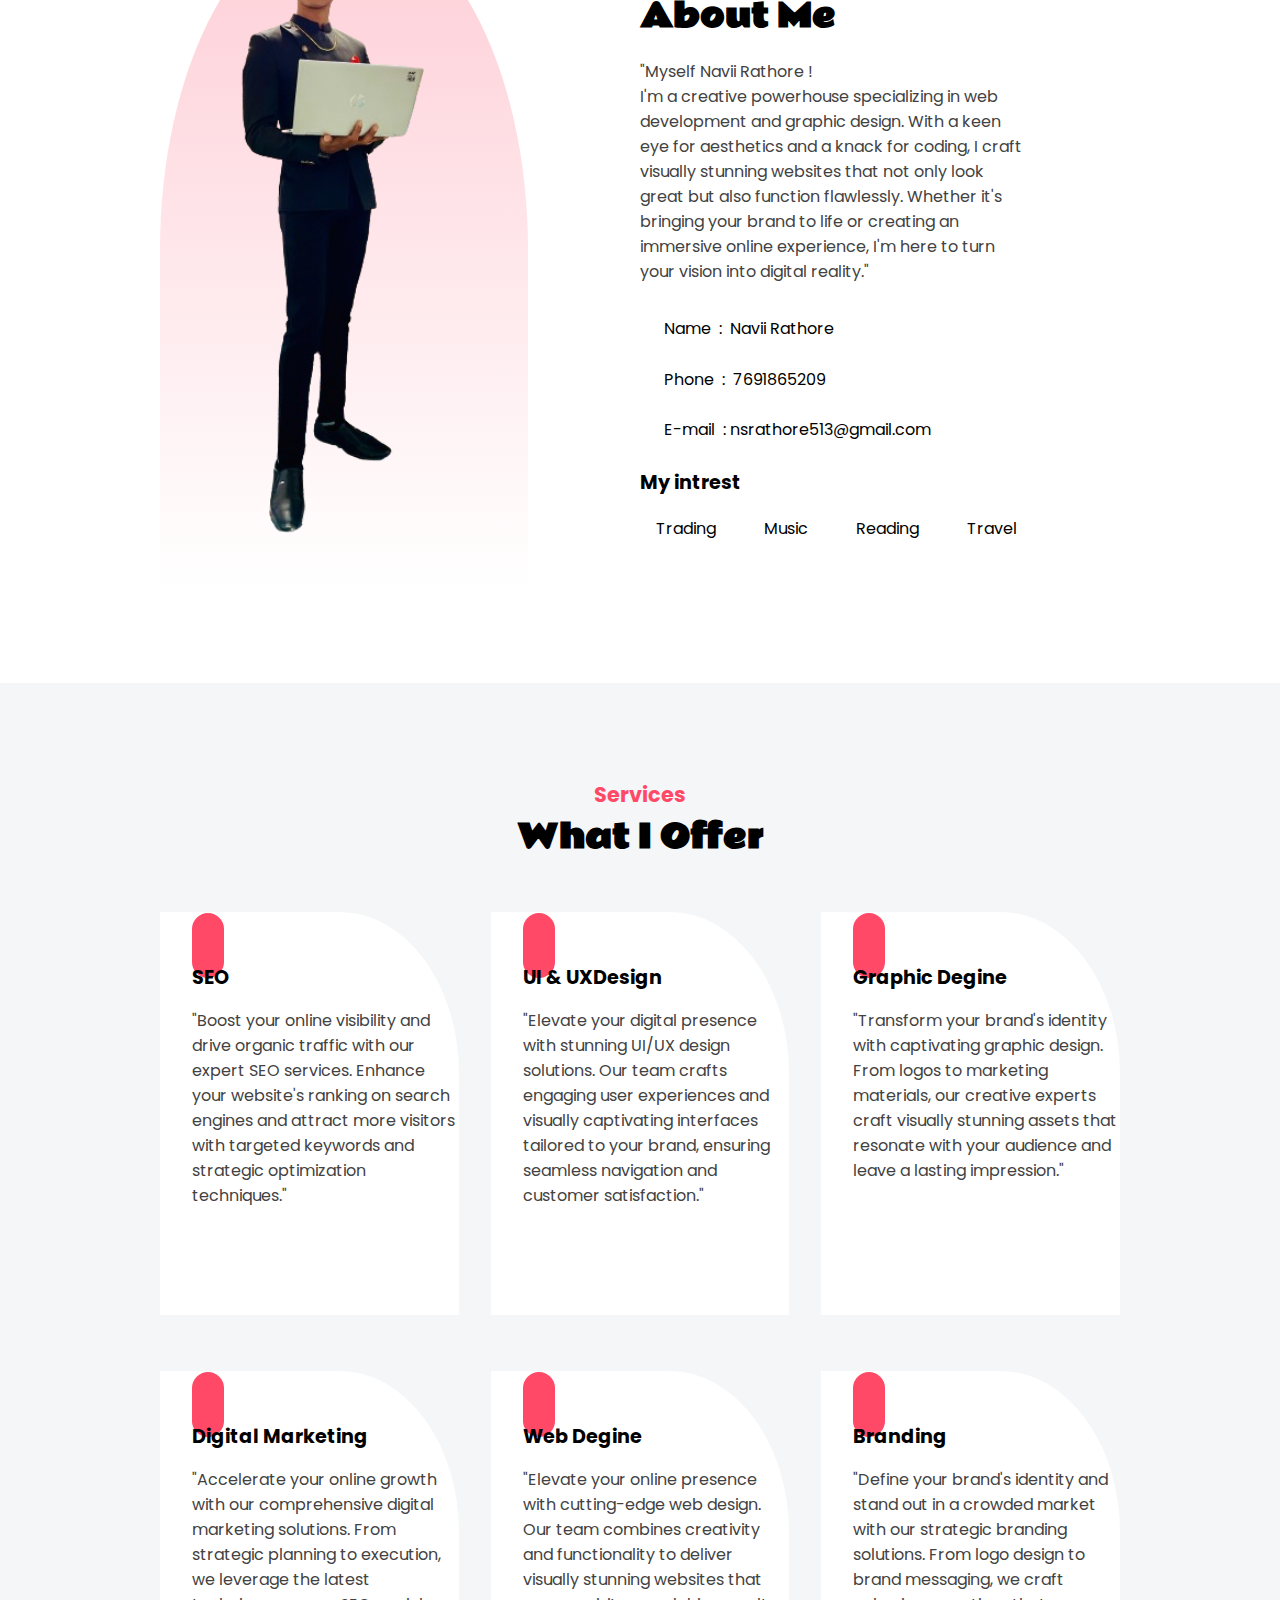
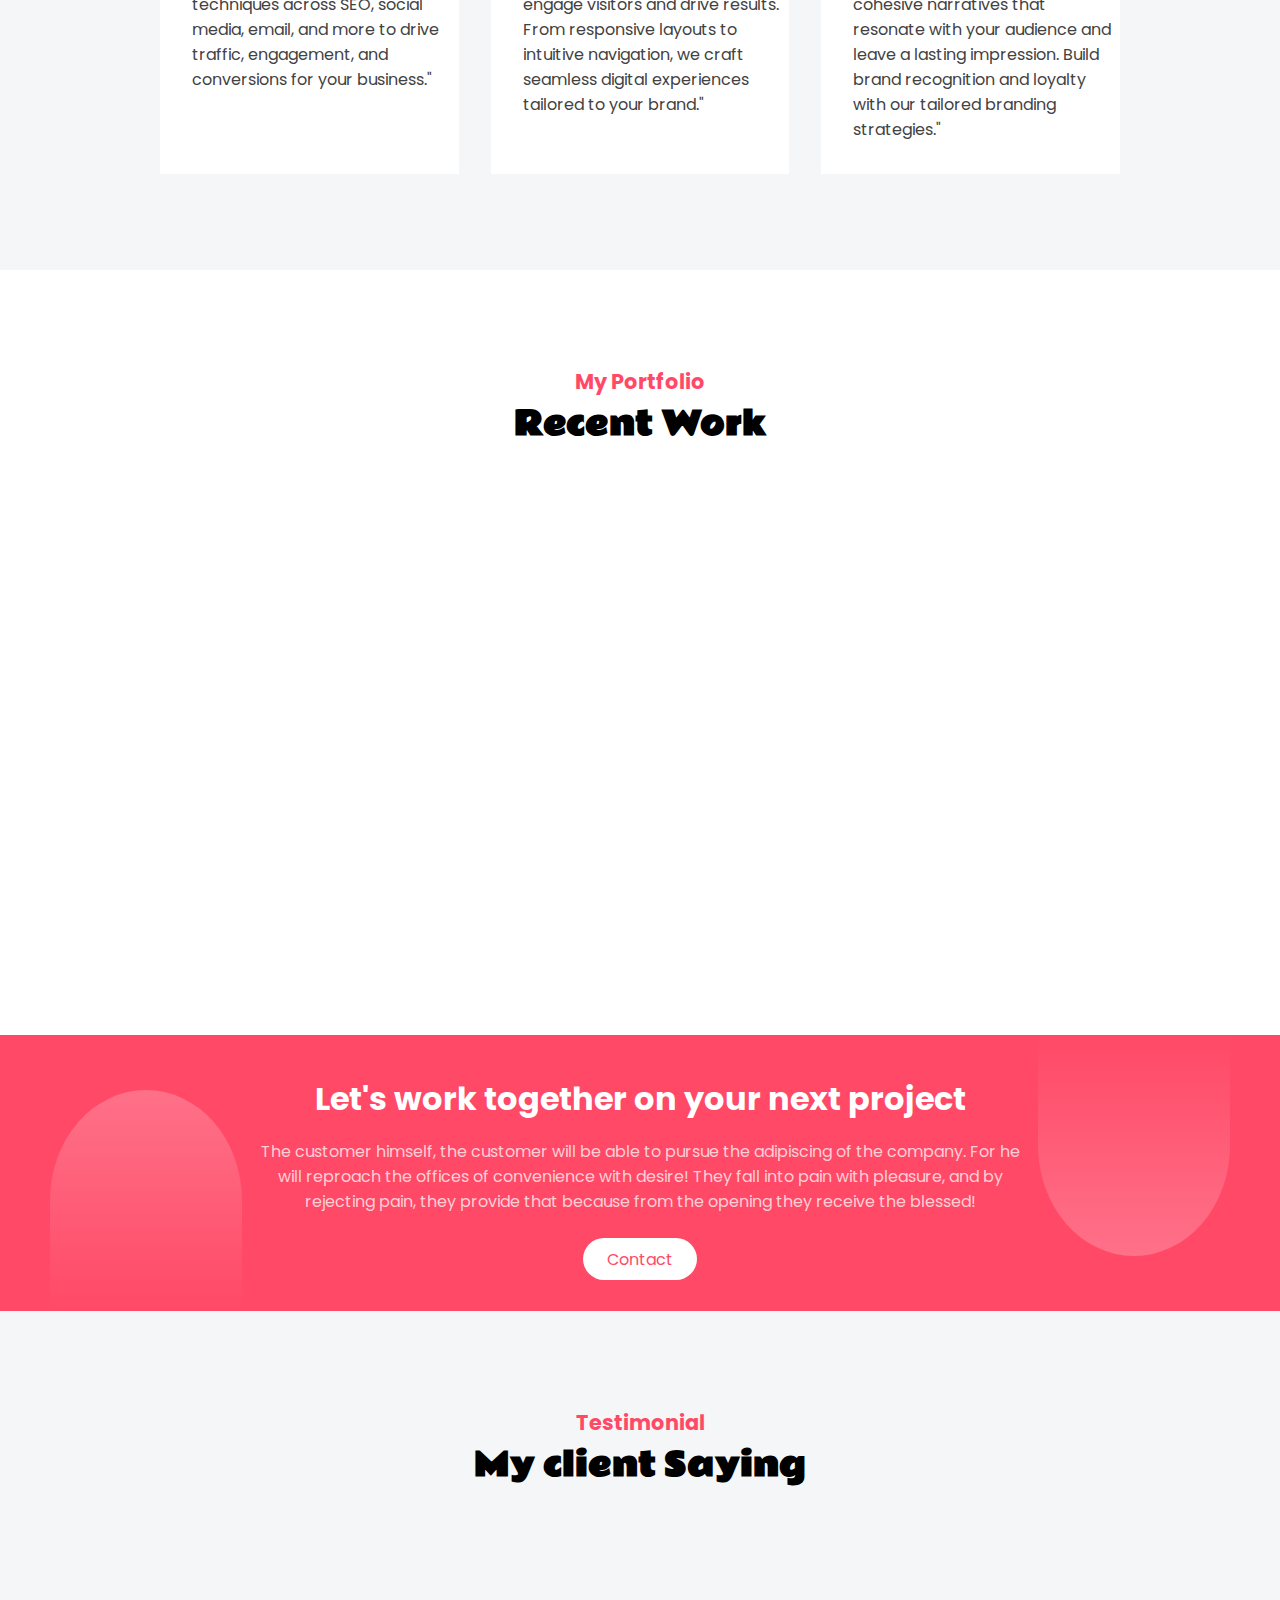
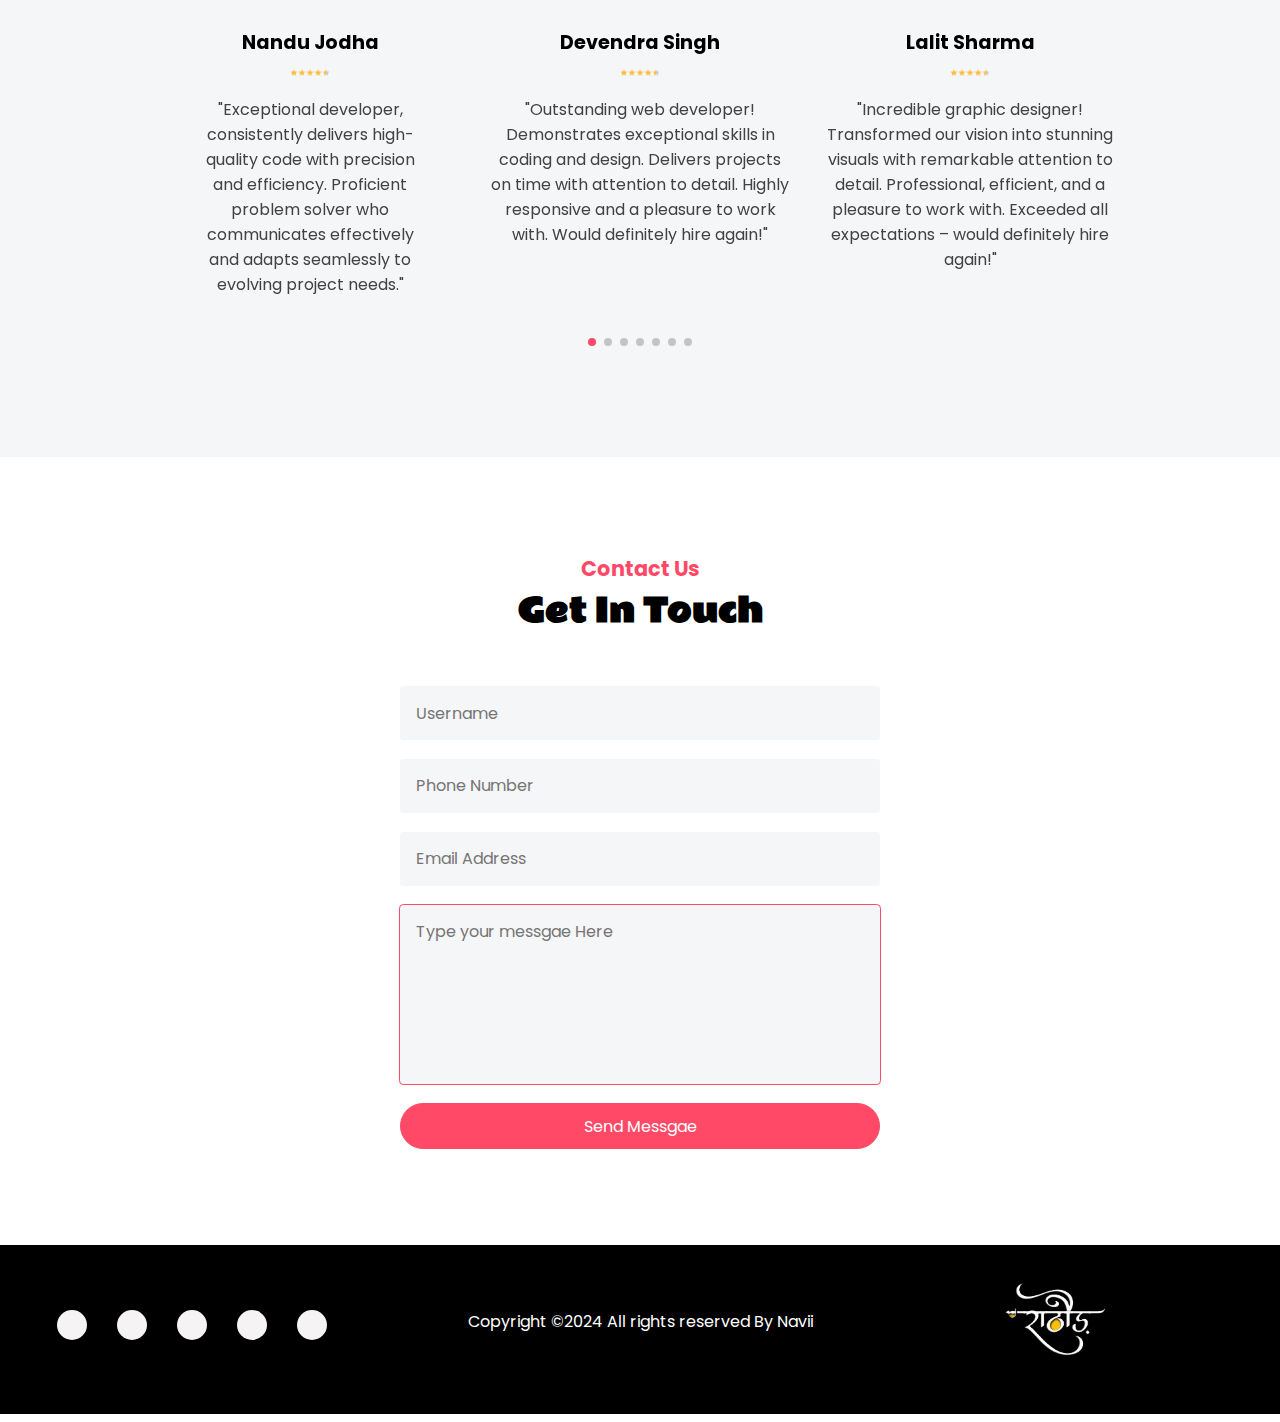
==== commit f3c33897: "Update index.html" ====
--- a/index.html
+++ b/index.html
@@ -58,12 +58,12 @@
                         <h2>Web Designer & Developer</h2>
                         <p>Myself Navii Rathore from Jaipur <br>tell me what you looking for</p>
                         <div class="actions">
-                            <a href="assets/IMG_3629.pdf" class="primary-btn" download>Download CV</a>
+                            <a href="IMG_3629.pdf" class="primary-btn" download>Download CV</a>
                             <a href="https://wa.me/917691865209" class="primary-btn" data-type="inverted-btn" target="_blank">Contact Me</a>
                         </div>
                     </div>
                     <div class="image-container">
-                        <img src="assets/scut-removebg-preview.png" alt="profile">
+                        <img src="scut-removebg-preview.png" alt="profile">
 
                     </div>
                 </div>
@@ -146,7 +146,7 @@
             <div class="container">
                 <div class="row-container">
                     <div class="image-container" data-type="inverted-img">
-                        <img src="assets/lep_hand-removebg-preview.png" alt="profile">
+                        <img src="lep_hand-removebg-preview.png" alt="profile">
                     </div>
                     <div class="content">
                         <h3>My Intro</h3>
@@ -288,15 +288,15 @@
                         <!-- Swiper -->
   <div class="swiper mySwiper">
     <div class="swiper-wrapper">
-      <div class="swiper-slide"><div class="profile-container"></div><h4>Nandu Jodha</h4><img src="assets/star-removebg-preview.png" alt="rating"><p>"Exceptional developer, consistently delivers high-quality code with precision and efficiency. Proficient problem solver who communicates effectively and adapts seamlessly to evolving project needs."</p></div>
-      <div class="swiper-slide"><div class="profile-container-1"></div><h4>Devendra Singh</h4><img src="assets/star-removebg-preview.png" alt="rating"><p class="para">"Outstanding web developer! Demonstrates exceptional skills in coding and design. Delivers projects on time with attention to detail. Highly responsive and a pleasure to work with. Would definitely hire again!"</p></div>
-      <div class="swiper-slide"><div class="profile-container-2"></div><h4>Lalit Sharma</h4><img src="assets/star-removebg-preview.png" alt="rating"><p class="para">"Incredible graphic designer! Transformed our vision into stunning visuals with remarkable attention to detail. Professional, efficient, and a pleasure to work with. Exceeded all expectations – would definitely hire again!"</p></div>
-      <div class="swiper-slide"><div class="profile-container-3"></div><h4>Opendra Singh</h4><img src="assets/star-removebg-preview.png" alt="rating"><p class="para">"Best logo designer! Transformed our vision into a captivating brand identity. Exceptional creativity and attention to detail. Delivered ahead of schedule and exceeded expectations. Highly recommend for any branding needs!"</p></div>
-      <div class="swiper-slide"><div class="profile-container-4"></div><h4>Lokendra Banna</h4><img src="assets/star-removebg-preview.png" alt="rating"><p class="para">"Outstanding digital marketing service! Their strategic approach increased our online visibility and drove significant traffic to our website. Excellent communication and results-driven focus. Highly recommend for anyone seeking to elevate their online presence."</p></div>
-      <div class="swiper-slide"><div class="profile-container-5"></div><h4>Suresh Rathore</h4><img src="assets/star-removebg-preview.png" alt="rating"><p class="para">"Great branding work! Their creative vision and strategic approach elevated our brand to new heights. Exceptional attention to detail and a seamless process from start to finish. Highly recommend for anyone looking to make a lasting impression."</p></div>
-      <div class="swiper-slide"><div class="profile-container-6"></div><h4>Manjeet Banna</h4><img src="assets/star-removebg-preview.png" alt="rating"><p class="para">"Amazing UI/UX design! The interface is visually stunning and incredibly intuitive to navigate. It's evident that attention to detail was paramount in its creation. A seamless and delightful user experience from start to finish."</p></div>
-      <div class="swiper-slide"><div class="profile-container-7"></div><h4>Avinash Cha.</h4><img src="assets/star-removebg-preview.png" alt="rating"><p class="para">"Highend app developer! Exceptional expertise, prompt delivery, and seamless communication. Produced a top-notch app that exceeded all expectations. Highly recommend for any app project!"</p></div>
-      <div class="swiper-slide"><div class="profile-container-8"></div><h4>Navii Rathore</h4><img src="assets/star-removebg-preview.png" alt="rating"><p class="para">"This is my self review for my best performence and great work ,thank you for your valuable time."</p></div>
+      <div class="swiper-slide"><div class="profile-container"></div><h4>Nandu Jodha</h4><img src="star-removebg-preview.png" alt="rating"><p>"Exceptional developer, consistently delivers high-quality code with precision and efficiency. Proficient problem solver who communicates effectively and adapts seamlessly to evolving project needs."</p></div>
+      <div class="swiper-slide"><div class="profile-container-1"></div><h4>Devendra Singh</h4><img src="star-removebg-preview.png" alt="rating"><p class="para">"Outstanding web developer! Demonstrates exceptional skills in coding and design. Delivers projects on time with attention to detail. Highly responsive and a pleasure to work with. Would definitely hire again!"</p></div>
+      <div class="swiper-slide"><div class="profile-container-2"></div><h4>Lalit Sharma</h4><img src="star-removebg-preview.png" alt="rating"><p class="para">"Incredible graphic designer! Transformed our vision into stunning visuals with remarkable attention to detail. Professional, efficient, and a pleasure to work with. Exceeded all expectations – would definitely hire again!"</p></div>
+      <div class="swiper-slide"><div class="profile-container-3"></div><h4>Opendra Singh</h4><img src="astar-removebg-preview.png" alt="rating"><p class="para">"Best logo designer! Transformed our vision into a captivating brand identity. Exceptional creativity and attention to detail. Delivered ahead of schedule and exceeded expectations. Highly recommend for any branding needs!"</p></div>
+      <div class="swiper-slide"><div class="profile-container-4"></div><h4>Lokendra Banna</h4><img src="star-removebg-preview.png" alt="rating"><p class="para">"Outstanding digital marketing service! Their strategic approach increased our online visibility and drove significant traffic to our website. Excellent communication and results-driven focus. Highly recommend for anyone seeking to elevate their online presence."</p></div>
+      <div class="swiper-slide"><div class="profile-container-5"></div><h4>Suresh Rathore</h4><img src="star-removebg-preview.png" alt="rating"><p class="para">"Great branding work! Their creative vision and strategic approach elevated our brand to new heights. Exceptional attention to detail and a seamless process from start to finish. Highly recommend for anyone looking to make a lasting impression."</p></div>
+      <div class="swiper-slide"><div class="profile-container-6"></div><h4>Manjeet Banna</h4><img src="star-removebg-preview.png" alt="rating"><p class="para">"Amazing UI/UX design! The interface is visually stunning and incredibly intuitive to navigate. It's evident that attention to detail was paramount in its creation. A seamless and delightful user experience from start to finish."</p></div>
+      <div class="swiper-slide"><div class="profile-container-7"></div><h4>Avinash Cha.</h4><img src="star-removebg-preview.png" alt="rating"><p class="para">"Highend app developer! Exceptional expertise, prompt delivery, and seamless communication. Produced a top-notch app that exceeded all expectations. Highly recommend for any app project!"</p></div>
+      <div class="swiper-slide"><div class="profile-container-8"></div><h4>Navii Rathore</h4><img src="star-removebg-preview.png" alt="rating"><p class="para">"This is my self review for my best performence and great work ,thank you for your valuable time."</p></div>
     </div>
     <div class="swiper-pagination"></div>
   </div>
@@ -348,7 +348,7 @@
 
     </div>
     <div class="raj">
-        <img src="assets/rathore-removebg-preview.png" alt="raj">
+        <img src="rathore-removebg-preview.png" alt="raj">
     </div>
 </footer>
 
--- a/style.css
+++ b/style.css
@@ -0,0 +1,666 @@
+@import url('https://fonts.googleapis.com/css2?family=Poppins:ital,wght@0,100;0,200;0,300;0,400;0,500;0,600;0,700;0,800;0,900;1,100;1,200;1,300;1,400;1,500;1,600;1,700;1,800;1,900&display=swap');
+@import url('https://fonts.googleapis.com/css2?family=Rammetto+One&display=swap');
+
+
+
+
+*{
+    margin: 0;
+    padding: 0;
+    box-sizing: border-box;
+    font-family: "Poppins", sans-serif;
+}
+:root{
+    --white: #fff;
+    --black: #000;
+   --primary-grey: #424242;
+   --secondary-grey: #f5f6f7;
+   --primary-pink: #ff4967;
+   --secondary-pink: #feced6;
+}
+html{
+    scroll-behavior: smooth;
+}
+
+/*---genral styling--- */
+a{
+    text-decoration:none ;
+    color:var(--black);
+}
+li{
+    list-style: none;
+}
+h1,h2,h3{
+    color: var(--black);
+}
+h1{
+    font-family: 2.6rem;
+    font-family: "Rammetto One", sans-serif;
+}
+h2{
+    font-size: 1.5rem;
+}
+h3{
+    font-size: 1.3rem;
+    color: var(--primary-pink);
+}
+h4{
+    font-size: 1.2rem;
+}
+p{
+    font-size: 1rem;
+    color: var(--primary-grey);
+    margin:1rem 0 2rem 0;
+    max-width: 80%;
+}
+.para{
+    max-width: 100%;
+}
+.primary-btn{
+    border: .1rem solid var(--primary-pink);
+    background: var(--primary-pink);
+    font-size: 1rem;
+    border-radius: 5rem;
+    color: var(--white);
+    padding: .6rem 1.5rem;
+}
+[data-type="inverted-btn"]{
+    background: transparent;
+    color: var(--primary-pink);
+}
+[data-type="white-btn"]{
+    background: var(--white);
+    border: none;
+    color: var(--primary-pink);
+}
+.primary-btn:hover{
+    filter: grayscale(1);
+
+}
+.bg-white{
+    background: var(--white);
+
+}
+.bg-black{
+    background: var(--black);
+}
+.bg-light-pink{
+    background: var(--secondary-pink);
+}
+.bg-pink{
+    background: var(--primary-pink);
+}
+.bg-grey{
+    background: var(--secondary-grey);
+}
+.fill-white{
+    color: var(--white);
+}
+.fill-light-pink{
+    color: var(--secondary-pink);
+}
+.fill-pink{
+    color: var(--primary-pink);
+}
+.section{
+    padding: 6rem 0;
+    display: flex;
+    justify-content: center;
+    align-items: center;
+}
+.container{
+    width: 80%;
+    margin: auto;
+    padding: 0 2rem;
+}
+.row-container, .column-container{
+    display: flex;
+    justify-content: center;
+    align-items: center;
+}
+.row-container{
+    gap: 7rem;
+}
+.column-container{
+    flex-direction: column;
+    gap: 3rem;
+    text-align: center;
+}
+.content{
+    max-width: 50%;
+}
+img{
+    height: 100%;
+    display: inline-block;
+}
+.fa-solid{
+    margin-right: 1rem;
+}
+
+/*---navbar---*/
+.navbar{
+    display: flex;
+    justify-content:space-between;
+    align-items:center;
+    width: 80%;
+    height: 13vh;
+    margin: auto;
+}
+.navlist{
+    display: flex;
+    align-items: center;
+    gap: 2rem;
+}
+.fa-bars{
+    font-size: 2rem;
+}
+.hamburger{
+    display: none;
+}
+.active,.navlist li .navlinks:hover{
+    color: var(--primary-pink);
+}
+.logo{
+    width: 3%;
+    font-size: 1.4rem;
+    font-weight:bolder ;
+    color: var(--primary-pink);
+    border: .1rem solid var(--primary-pink);
+    padding:.1rem;
+   
+}
+
+/*--hero section--*/
+.hero-section{
+    height: calc(100vh - 13vh);
+    display: flex;
+    justify-content: center;
+    align-items: center;
+}
+.actions{
+    display: flex;
+    gap: 1.5rem;
+}
+.image-container{
+    height: 75vh;
+    width: 50rem;
+    background: linear-gradient(var(--secondary-pink), transparent);
+    border-radius: 50% 50% 0 0;
+    position: relative;
+    transform: scalex(-1);
+}
+.image-container img{
+    position: absolute;
+    left: 50%;
+    transform: translatex(-50%);
+    bottom: 40px;
+}
+/*-- why choose my myskill section*/
+.skill-level{
+    background: var(--white);
+    width: 100%;
+    height: .7rem;
+    margin-top: .7rem;
+    border-radius: 3rem;
+    position: relative;
+}
+.skill-container{
+    width: 100%;
+    display: grid;
+    grid-template-columns: repeat(2, 1fr);
+    grid-column-gap: 6rem ;
+    grid-row-gap: 2rem;
+}
+.info{
+    display: flex;
+    justify-content: space-between;
+}
+.skill-bar{
+    background: var(--primary-pink);
+    position: absolute;
+    inset: 0;
+    border-radius: 3rem;
+}
+.html{
+    width: 90%;
+}
+.bootstrap{
+    width: 80%;
+}
+.css{
+    width: 92%;
+}
+.React{
+    width: 76%;
+}
+.graphic{
+    width: 85%;
+}
+
+.logo2{
+    width: 95%;
+}
+
+
+/* about me section */
+[data-type="inverted-img"]{
+    transform: scaleX(1);
+}
+.detail{
+    margin-bottom:   1.6rem; ;
+}
+.intrest{
+    display: flex;
+    margin-top: 1.2rem;
+    gap: 2rem;
+}
+
+
+
+/*---services section---*/
+.grid-card-container{
+    display: grid;
+    grid-template-columns: repeat(3,1fr);
+    grid-template-rows: repeat(2,1fr);
+    grid-row-gap: 3.5rem; 
+    grid-column-gap: 2rem;
+}
+.card{
+    background: var(--white);
+    padding: 1rem 0 0 2rem;
+    text-align: left;
+    border-radius: 0 40% 0 0;
+}
+[data-type="card-icons"]{
+    font-size: 1.5rem;
+    margin-bottom: 1rem;
+    background: var(--primary-pink);
+    padding: 1rem;
+    border-radius: 5rem;
+}
+.card:hover{
+    background: var(--primary-pink);
+    cursor: pointer;
+}
+.card:hover.card P, .card:hover.card h4{
+    color: var(--white);
+}
+.card:hover [data-type="card-icons"]{
+    background: var(--white);
+    color: var(--primary-pink);
+}
+
+
+
+/*--- portfolio section ---*/
+
+.portfolio-card{
+    width: 20rem;
+    height: 12rem;
+    background-position: center;
+    background-size: cover;
+    background-repeat: no-repeat;
+    position: relative;
+    overflow: hidden;
+}
+.portfolio-card:nth-child(1){
+    background-image: url("assets/Screenshot\ 2024-04-13\ 190843.png");
+}
+.portfolio-card:nth-child(2){
+    background-image: url("assets/Screenshot\ 2024-04-08\ 121446.png");
+}
+.portfolio-card:nth-child(3){
+    background-image: url("assets/Screenshot\ 2024-04-13\ 114137.png");
+}
+.portfolio-card:nth-child(4){
+    background-image: url("assets/Screenshot\ 2024-04-15\ 125804.png");
+}
+.portfolio-card:nth-child(5){
+    background-image: url("assets/48psWNFvSCiy1iab8b5L_Q_cleanup.jpg");
+}
+.portfolio-card:nth-child(6){
+    background-image: url("assets/q0GZqzfORSeJwzj9EtiLOg.jpg");
+}
+
+.portfolio-card::before{
+    content: "";
+    background: var(--black);
+    position: absolute;
+    inset: 0;
+    opacity: 0;
+    transition: opacity .3s ease-in-out;
+}
+.portfolio-card:hover:before{
+    opacity: .8;
+}
+.demo{
+    position: absolute;
+    left: 50%;
+    transform:translate(-50% , -50%) ;
+    top: -20%;
+    transition: top .3s ease-in-out;
+}
+.portfolio-card:hover .demo{
+    top: 50%;
+}
+
+
+/*---work together section---*/
+
+.project-section{
+    padding: 2.5rem 0;
+    position: relative;
+    isolation: isolate;
+}
+.project-content{
+    text-align: center;
+    max-width: 80%;
+    margin: auto;
+}
+.project-content h2{
+    font-size: 2rem;
+}
+.project-section::before, .project-section::after{
+    content: "";
+    height: 80%;
+    width: 12rem; 
+    position: absolute;
+    z-index: -1;
+    opacity: .3;
+}
+.project-section::before{
+    top: 0;
+    right: 50px;
+    border-radius: 0 0 50% 50%;
+    background: linear-gradient(var(--primary-pink),var(--secondary-pink));
+}
+.project-section::after{
+    bottom: 0;
+    left: 50px;
+    border-radius: 50% 50% 0 0;
+    background: linear-gradient(var(--secondary-pink),var(--primary-pink));
+}
+
+
+
+/*testimonia section---*/
+.swiper {
+    width: 100%;
+    height: 50%;
+    padding-bottom: 2rem;
+  }
+
+  .swiper-slide {
+    text-align: center;
+    font-size: 18px;
+    background: transparent;
+    display: flex;
+    flex-direction: column;
+    justify-content: center;
+    align-items: center;
+  }
+
+  .swiper-slide img {
+ height: 1.1rem;
+ margin-top: .4rem;
+  }
+.profile-container{
+    background-image: url("assets/jodha.jpg");
+    width: 5rem;
+   aspect-ratio: 1;
+   border-radius: 5rem;
+   margin-bottom: .5rem;
+   background-position: center;
+   background-size: cover;
+
+}
+.profile-container-1{
+    background-image: url("assets/devendra.jpg");
+    width: 5rem;
+   aspect-ratio: 1;
+   border-radius: 5rem;
+   margin-bottom: .5rem;
+   background-position: up;
+   background-size: cover;
+}
+.profile-container-2{
+    background-image: url("assets/IMG_20221119_163932.jpg");
+    width: 5rem;
+   aspect-ratio: 1;
+   border-radius: 5rem;
+   margin-bottom: .5rem;
+   background-position: up;
+   background-size: cover;
+}
+.profile-container-3{
+    background-image: url("assets/op\ jiju.jpg");
+    width: 5rem;
+   aspect-ratio: 1;
+   border-radius: 5rem;
+   margin-bottom: .5rem;
+   background-position: up;
+   background-size: cover;
+}
+.profile-container-4{
+    background-image: url("assets/lokendra.jpg");
+    width: 5rem;
+   aspect-ratio: 1;
+   border-radius: 5rem;
+   margin-bottom: .5rem;
+   background-position: up;
+   background-size: cover;
+}
+.profile-container-5{
+    background-image: url("assets/suresh.jpg");
+    width: 5rem;
+   aspect-ratio: 1;
+   border-radius: 5rem;
+   margin-bottom: .5rem;
+   background-position: up;
+   background-size: cover;
+}
+.profile-container-6{
+    background-image: url("assets/manjit.jpg");
+    width: 5rem;
+   aspect-ratio: 1;
+   border-radius: 5rem;
+   margin-bottom: .5rem;
+   background-position: up;
+   background-size: cover;
+}
+.profile-container-7{
+    background-image: url("assets/avinash.jpg");
+    width: 5rem;
+   aspect-ratio: 1;
+   border-radius: 5rem;
+   margin-bottom: .5rem;
+   background-position: up;
+   background-size: cover;
+}
+.profile-container-8{
+    background-image: url("assets/stand\ raj.jpg");
+    width: 5rem;
+   aspect-ratio: 1;
+   border-radius: 5rem;
+   margin-bottom: .5rem;
+   background-position: up;
+   background-size: cover;
+}
+   .swiper-pagination-bullet-active{
+    background: var(--primary-pink);
+}
+
+
+/*---contect us----*/
+.form{
+    display: flex;
+    flex-direction: column;
+    gap: 1.2rem;
+    width: 50%;
+
+}
+input, textarea{
+    width: 100%;
+    border: none;
+    border-radius: .2rem;
+    padding: .9rem 1rem;
+    resize: none;
+    background: var(--secondary-grey);
+    font-size: 1rem;
+}
+input:focus, textarea{
+    outline: .1rem solid var(--primary-pink);
+}
+
+
+/*---footer section---*/
+.footer-section{
+    padding: 3rem 0;
+    text-align: center;
+}
+
+.social-icon ul{
+    position: absolute;
+    left: 15%;
+    transform: translate(-50%, -50%);
+    display: flex;
+    height:7rem;
+   }
+   .social-icon ul li{
+    list-style: none;
+    margin: 0 15px;
+   }
+   .social-icon ul li .fab{
+    font-size: 35px;
+    line-height: 60px;
+    transition: .3s;
+    color: var(--white);
+   }
+   .social-icon ul li ,.fab:hover{
+    color: var(#fff);
+   }
+   .social-icon ul li a{
+    position: relative;
+    display: block;
+    width: 30px;
+    height: 30px;
+    border-radius: 50%;
+    background-color: rgb(245, 243, 243);
+    text-align: center;
+    box-shadow: 0 4px 8px 0 rgb(0, 0,0, 2);
+    transition: .6s;
+   }
+    .social-icon ul li a:hover{
+       transform: translate(0,-10%); 
+    }
+    .social-icon ul li:nth-child(1) a:hover{
+        background-color: rgb(11, 106, 165);
+    }
+    .social-icon ul li:nth-child(2) a:hover{
+        background-color: rgb(214, 53, 94);
+    
+}
+.social-icon ul li:nth-child(3) a:hover{
+        background-color: rgb(215, 34, 34);
+    }
+    .social-icon ul li:nth-child(4) a:hover{
+        background-color: rgb(221, 193, 38);
+    }
+    .social-icon ul li:nth-child(5) a:hover{
+        background-color: rgb(104, 28, 159);
+    }
+
+    .raj{
+        position: absolute;
+    right: 10%;
+    transform: translate(-1%, -80%);
+    display: flex;
+    height:9rem;
+    }
+    
+
+
+
+
+
+
+
+
+
+/*---media queries---*/
+@media screen and (max-width : 580px){
+    body{
+        overflow-x: hidden;
+    }
+    .navlist{
+        background: var(--white);
+        position: absolute;
+        flex-direction: column;
+        top: 10%;
+        right: 0%;
+        padding: 2rem 4rem;
+        transform: translateX(100%);
+        transition: transform .3s ease-in-out;
+    }
+    .navlist-active{
+        transform: translateX(-20%);
+    }
+    .hamburger{
+        display: block;
+    }
+    .image-container{
+        display: none;
+    }
+    .container, .navbar, .form{
+        width: 100%;
+    }
+    .content, p, .project-content{
+        max-width: 100%; 
+    }
+    h1{
+        font-size: 2,2rem;
+    }
+    h2{
+        font-size: 1,2rem;
+    }
+    h3{
+        font-size: 1.1rem;
+    }
+    .skill-container, .grid-card-container{
+        grid-template-columns: repeat(1 , 1fr);
+    }
+    .project-section::before, 
+    .project-section::after{
+        display: none;
+    }
+    .logo{
+        width: 3rem;
+    }
+    .raj{
+        height: 5rem;
+        right: 0rem;
+        transform: translate(-210%, -160%);
+    }
+    .social-icon ul{
+        position: absolute;
+        left:7%;
+        transform: translate(30%, -10%);
+        display: flex;
+        height:7rem;
+    }
+}
+
+
+
+
+
+
+
+
+
+
+
+
+
+
+
